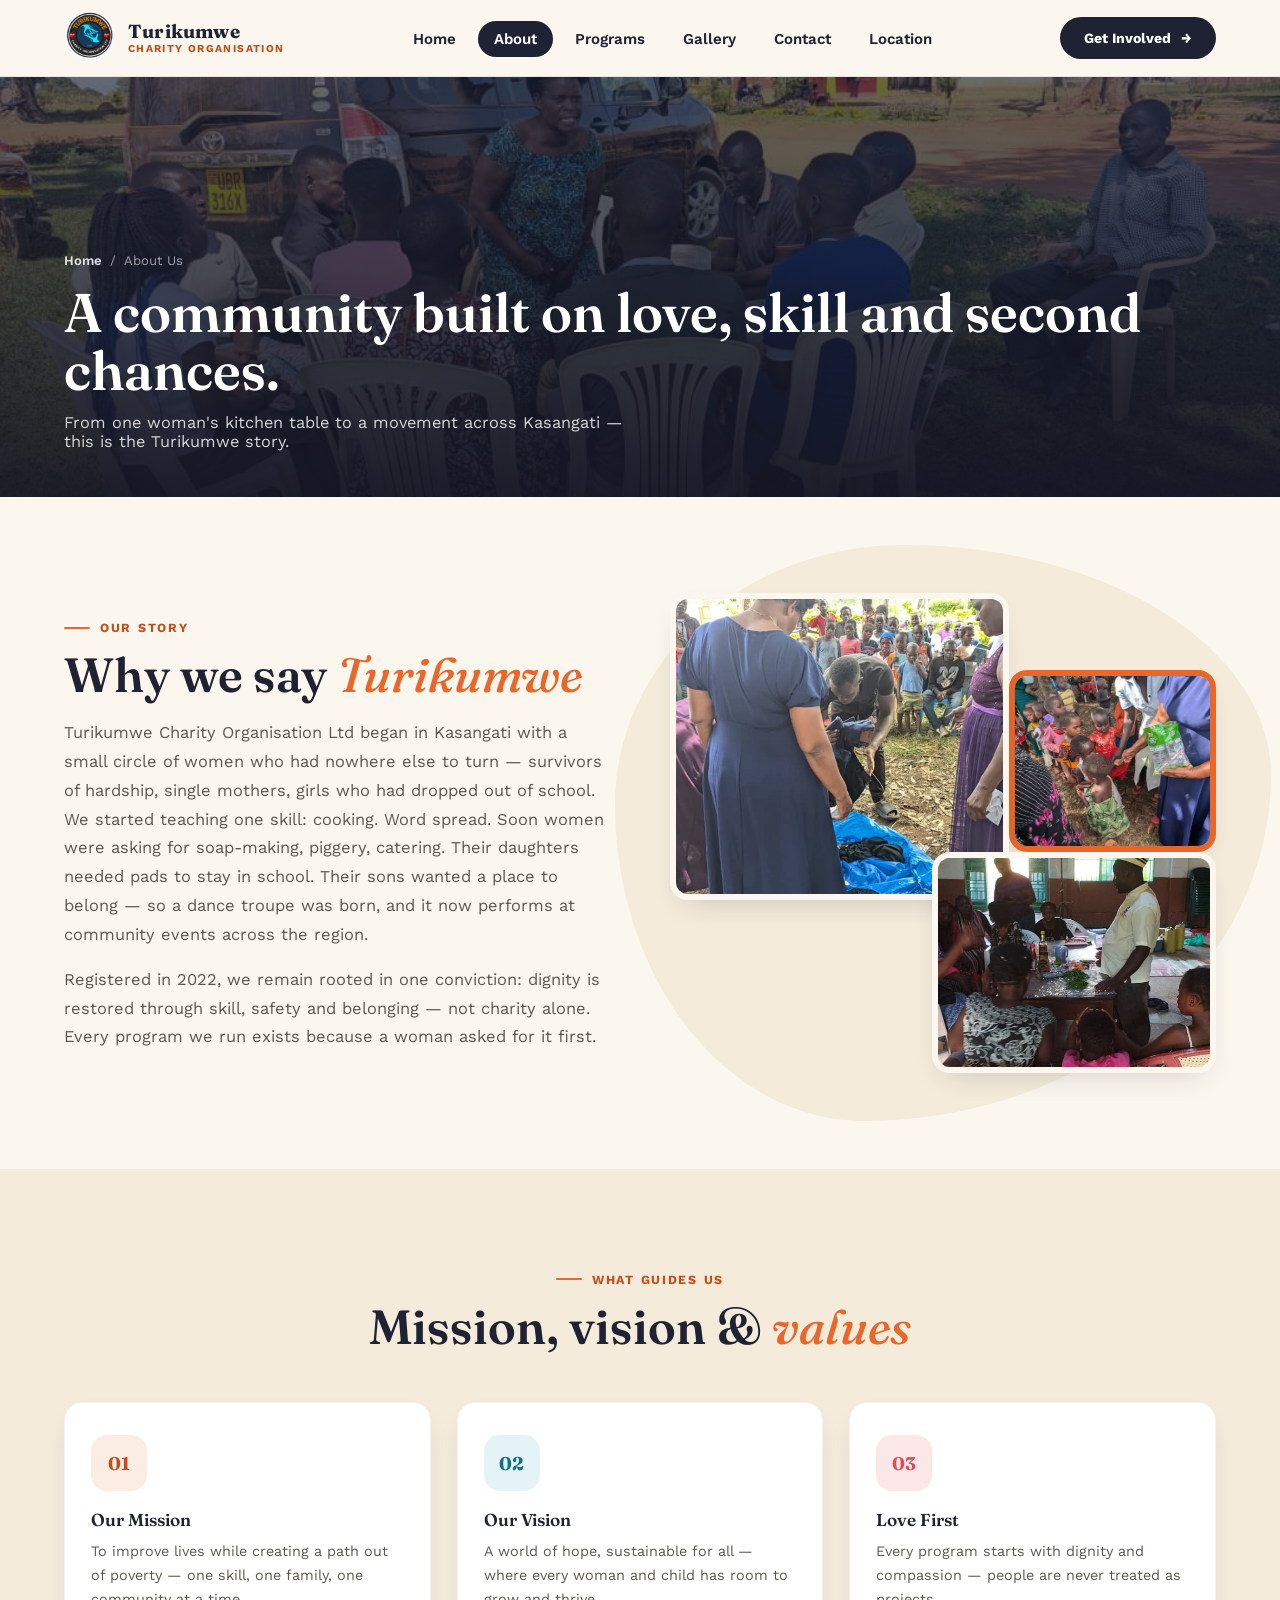
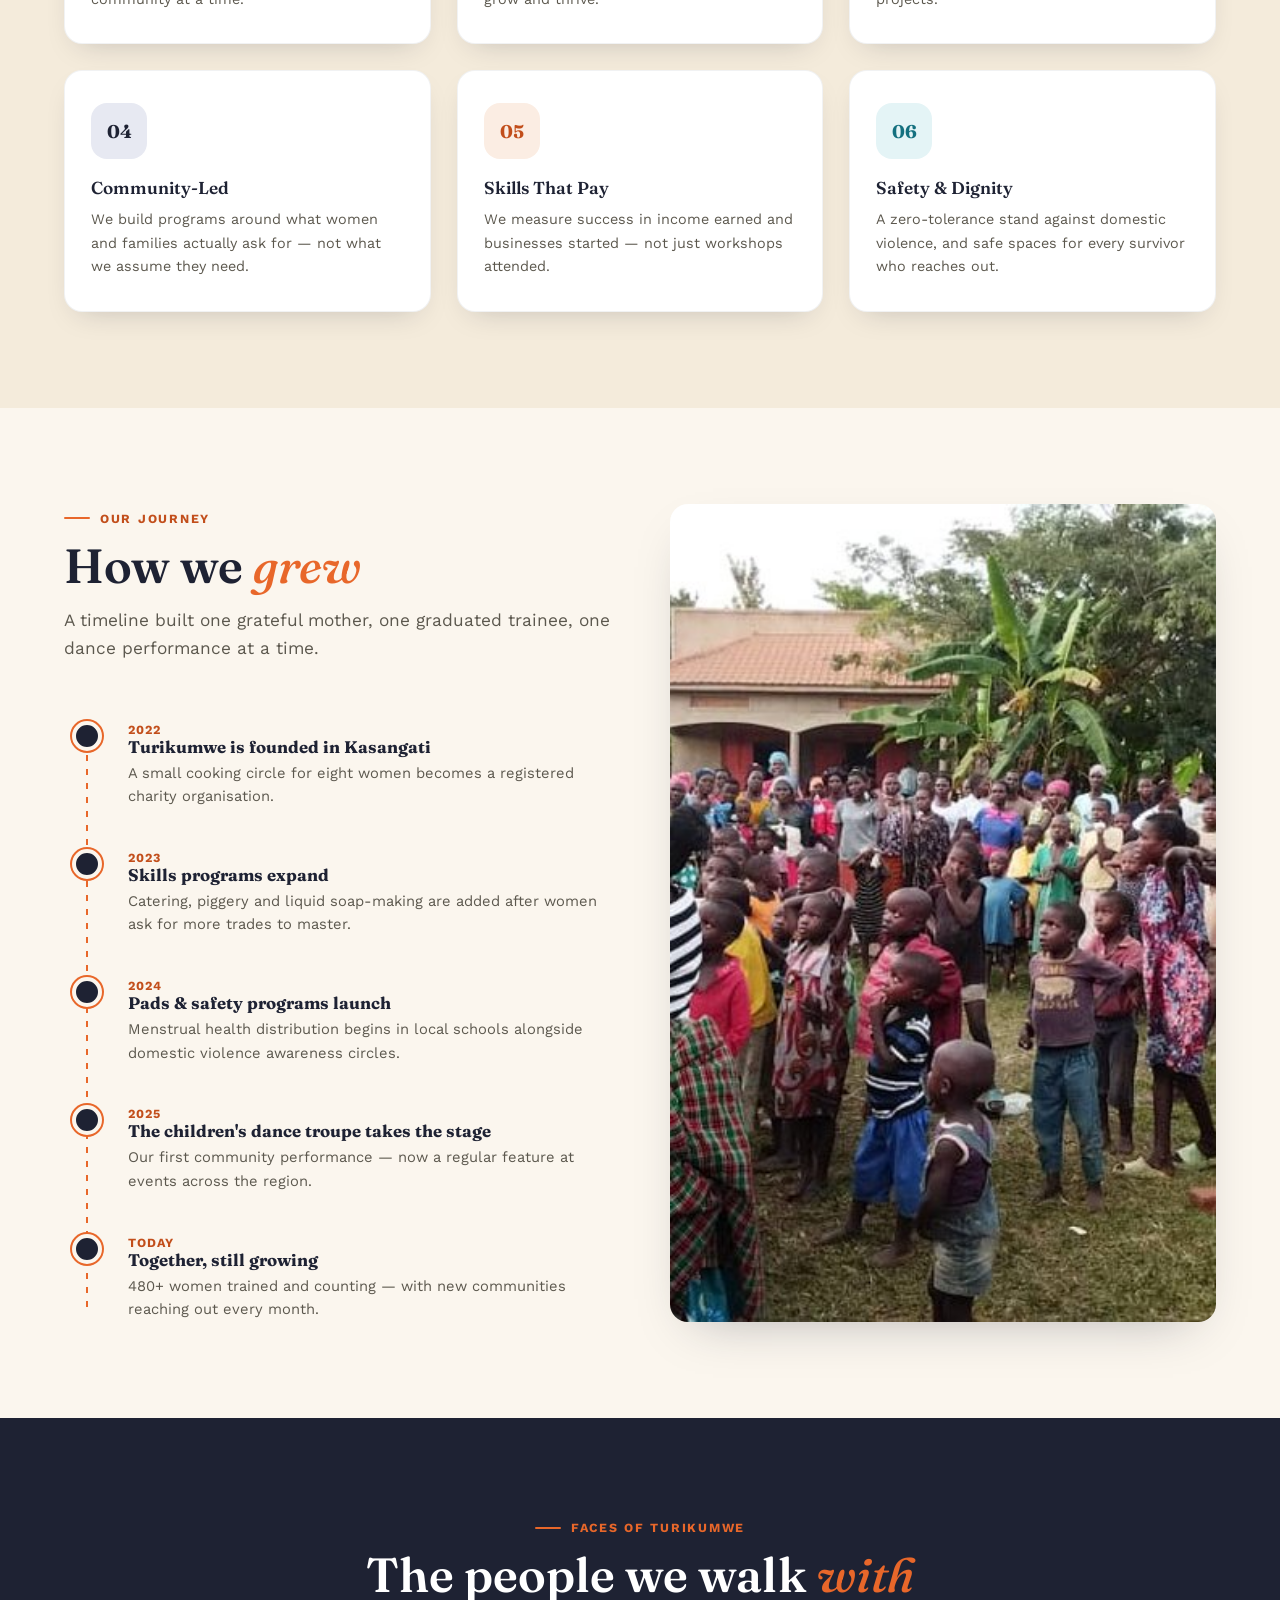
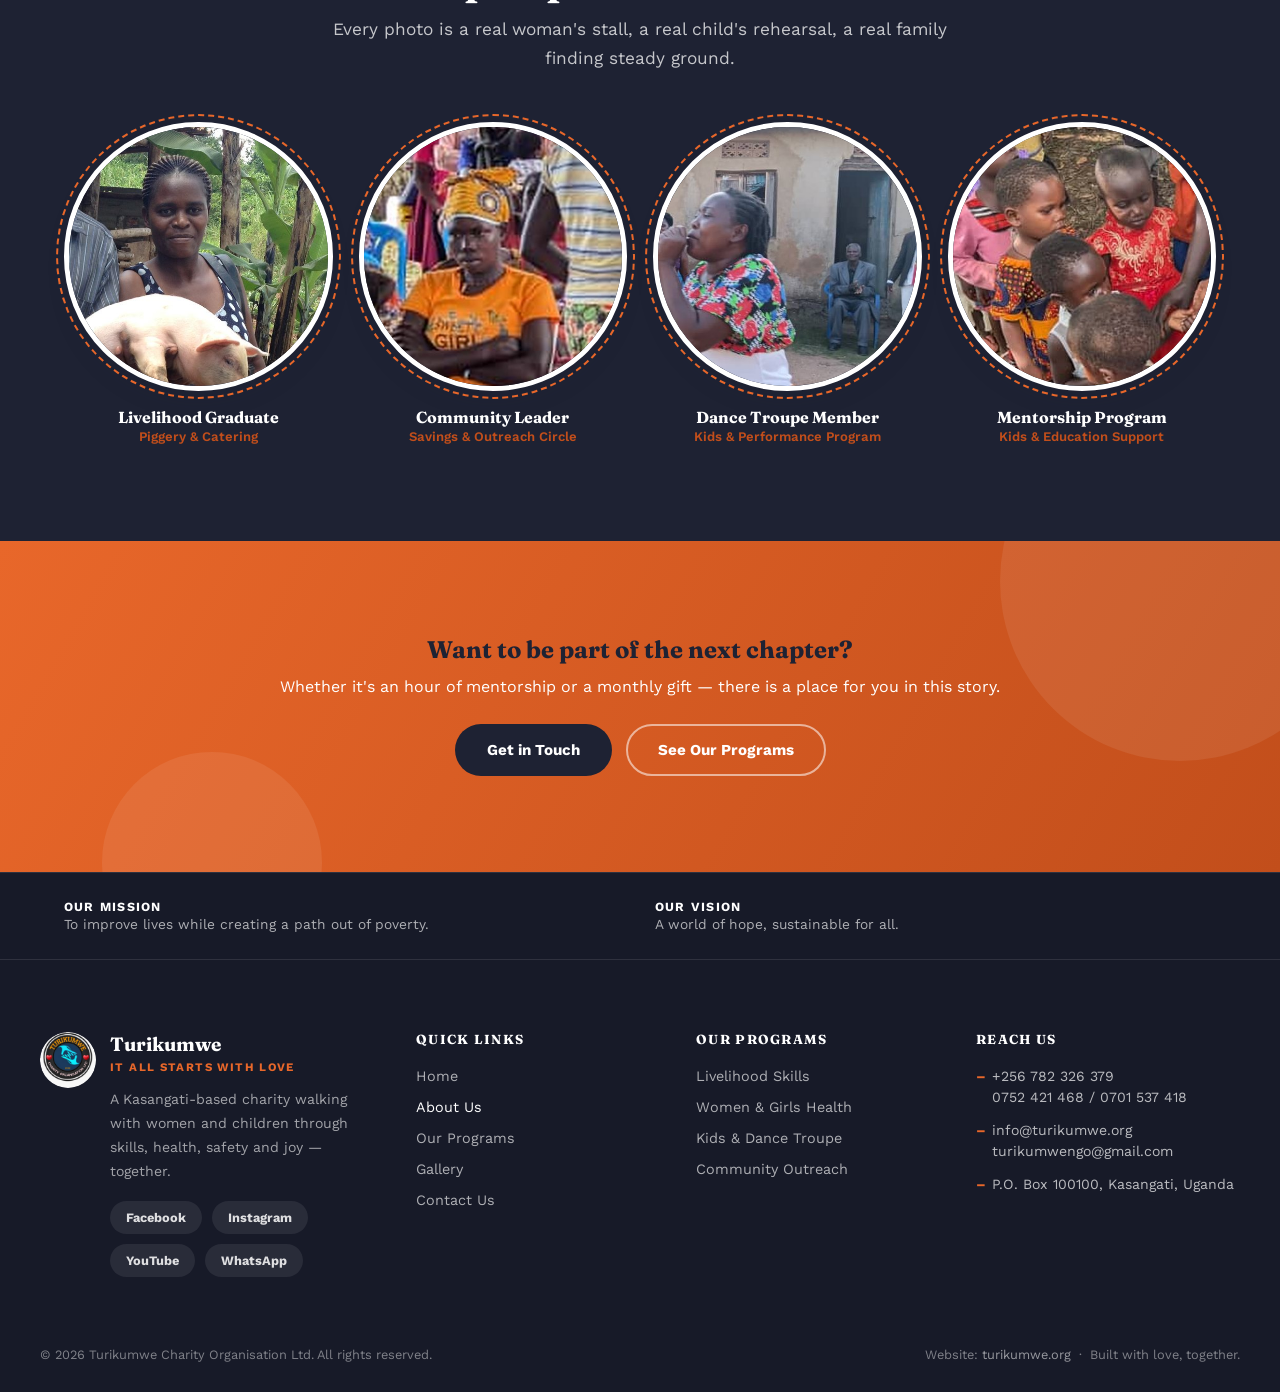
==== about.html @ 4c3f0fac "Add files via upload" ====
<!DOCTYPE html>
<html lang="en">
<head>
<meta charset="UTF-8">
<meta name="viewport" content="width=device-width, initial-scale=1.0">
<title>About Us | Turikumwe Charity Organisation</title>
<meta name="description" content="Learn the story of Turikumwe Charity Organisation — our mission, vision, values and the journey of building a community where women and children thrive together.">
<link rel="icon" href="images/logo.png">
<link rel="stylesheet" href="css/style.css">
</head>
<body>

<header class="site-header">
  <div class="header-inner">
    <a href="index.html" class="brand">
      <img src="images/logo.png" alt="Turikumwe Charity Organisation logo">
      <span class="brand-word"><b>Turikumwe</b><span>Charity Organisation</span></span>
    </a>
    <nav class="main-nav">
      <ul>
        <li><a href="index.html">Home</a></li>
        <li><a href="about.html" class="active">About</a></li>
        <li><a href="programs.html">Programs</a></li>
        <li><a href="gallery.html">Gallery</a></li>
        <li><a href="contact.html">Contact</a></li>
        <li><a href="contact.html#location">Location</a></li>
      </ul>
    </nav>
    <div class="header-actions">
      <a href="contact.html" class="btn btn-dark"><span>Get Involved</span><span class="arrow">&rarr;</span></a>
      <button class="nav-toggle" aria-label="Toggle menu"><span></span></button>
    </div>
  </div>
</header>

<section class="page-hero">
  <img src="images/site/about-hero.jpg" alt="Turikumwe outreach team meeting with community members in Kasangati">
  <div class="page-hero-inner container">
    <div class="breadcrumb"><a href="index.html">Home</a> / <span>About Us</span></div>
    <h1>A community built on love, skill and second chances.</h1>
    <p>From one woman's kitchen table to a movement across Kasangati — this is the Turikumwe story.</p>
  </div>
</section>

<!-- ============ OUR STORY ============ -->
<section class="section">
  <div class="container two-col">
    <div class="reveal">
      <span class="eyebrow">Our story</span>
      <h2 class="section-title" style="margin-top:14px;">Why we say <em>Turikumwe</em></h2>
      <p style="margin-top:18px; color:var(--ink-soft); line-height:1.75; font-size:1.03rem;">Turikumwe Charity Organisation Ltd began in Kasangati with a small circle of women who had nowhere else to turn — survivors of hardship, single mothers, girls who had dropped out of school. We started teaching one skill: cooking. Word spread. Soon women were asking for soap-making, piggery, catering. Their daughters needed pads to stay in school. Their sons wanted a place to belong — so a dance troupe was born, and it now performs at community events across the region.</p>
      <p style="margin-top:16px; color:var(--ink-soft); line-height:1.75; font-size:1.03rem;">Registered in 2022, we remain rooted in one conviction: dignity is restored through skill, safety and belonging — not charity alone. Every program we run exists because a woman asked for it first.</p>
    </div>
    <div class="collage reveal">
      <div class="collage-blob"></div>
      <img class="c1" src="images/site/about-c1.jpg" alt="Women from the Turikumwe community distributing donated items">
      <img class="c2" src="images/site/about-c2.jpg" alt="A cooking and catering skills training session">
      <img class="c3" src="images/site/about-c3.jpg" alt="Children from our community programs, gathered close together">
    </div>
  </div>
</section>


<!-- ============ MISSION / VISION / VALUES ============ -->
<section class="section" style="background:var(--cream-2);">
  <div class="container">
    <div class="center" style="max-width:620px;">
      <span class="eyebrow">What guides us</span>
      <h2 class="section-title" style="margin-top:14px;">Mission, vision & <em>values</em></h2>
    </div>
    <div class="value-grid">
      <div class="value-card reveal">
        <div class="icon icon-orange">01</div>
        <h3>Our Mission</h3>
        <p>To improve lives while creating a path out of poverty — one skill, one family, one community at a time.</p>
      </div>
      <div class="value-card reveal">
        <div class="icon icon-teal">02</div>
        <h3>Our Vision</h3>
        <p>A world of hope, sustainable for all — where every woman and child has room to grow and thrive.</p>
      </div>
      <div class="value-card reveal">
        <div class="icon icon-red">03</div>
        <h3>Love First</h3>
        <p>Every program starts with dignity and compassion — people are never treated as projects.</p>
      </div>
      <div class="value-card reveal">
        <div class="icon icon-navy">04</div>
        <h3>Community-Led</h3>
        <p>We build programs around what women and families actually ask for — not what we assume they need.</p>
      </div>
      <div class="value-card reveal">
        <div class="icon icon-orange">05</div>
        <h3>Skills That Pay</h3>
        <p>We measure success in income earned and businesses started — not just workshops attended.</p>
      </div>
      <div class="value-card reveal">
        <div class="icon icon-teal">06</div>
        <h3>Safety &amp; Dignity</h3>
        <p>A zero-tolerance stand against domestic violence, and safe spaces for every survivor who reaches out.</p>
      </div>
    </div>
  </div>
</section>

<!-- ============ TIMELINE ============ -->
<section class="section">
  <div class="container two-col">
    <div class="reveal">
      <span class="eyebrow">Our journey</span>
      <h2 class="section-title" style="margin-top:14px;">How we <em>grew</em></h2>
      <p class="section-lede">A timeline built one grateful mother, one graduated trainee, one dance performance at a time.</p>
      <div class="timeline">
        <div class="tl-item">
          <div class="tl-dot"></div>
          <span class="yr">2022</span>
          <h4>Turikumwe is founded in Kasangati</h4>
          <p>A small cooking circle for eight women becomes a registered charity organisation.</p>
        </div>
        <div class="tl-item">
          <div class="tl-dot"></div>
          <span class="yr">2023</span>
          <h4>Skills programs expand</h4>
          <p>Catering, piggery and liquid soap-making are added after women ask for more trades to master.</p>
        </div>
        <div class="tl-item">
          <div class="tl-dot"></div>
          <span class="yr">2024</span>
          <h4>Pads &amp; safety programs launch</h4>
          <p>Menstrual health distribution begins in local schools alongside domestic violence awareness circles.</p>
        </div>
        <div class="tl-item">
          <div class="tl-dot"></div>
          <span class="yr">2025</span>
          <h4>The children's dance troupe takes the stage</h4>
          <p>Our first community performance — now a regular feature at events across the region.</p>
        </div>
        <div class="tl-item">
          <div class="tl-dot"></div>
          <span class="yr">Today</span>
          <h4>Together, still growing</h4>
          <p>480+ women trained and counting — with new communities reaching out every month.</p>
        </div>
      </div>
    </div>
    <div class="reveal" style="align-self:stretch;">
      <img src="images/site/about-timeline.jpg" style="width:100%;height:100%;object-fit:cover;border-radius:var(--radius);box-shadow:var(--shadow-soft);min-height:480px;" alt="Children and families who are part of the Turikumwe community, together">
    </div>
  </div>
</section>


<!-- ============ COMMUNITY GALLERY ============ -->
<section class="section" style="background:var(--navy); position:relative; overflow:hidden;">
  <div class="container" style="position:relative;">
    <div class="center" style="max-width:620px;">
      <span class="eyebrow" style="color:var(--orange);">Faces of Turikumwe</span>
      <h2 class="section-title" style="margin-top:14px;color:#fff;">The people we walk <em>with</em></h2>
      <p class="section-lede center" style="color:rgba(255,255,255,.75);">Every photo is a real woman's stall, a real child's rehearsal, a real family finding steady ground.</p>
    </div>
    <div class="team-grid">
      <div class="team-card reveal">
        <div class="team-photo"><img src="images/site/about-team1.jpg" alt="A woman in our livelihood program"></div>
        <h4 style="color:#fff;">Livelihood Graduate</h4><span>Piggery &amp; Catering</span>
      </div>
      <div class="team-card reveal">
        <div class="team-photo"><img src="images/site/about-team2.jpg" alt="A woman celebrating with the Turikumwe community"></div>
        <h4 style="color:#fff;">Community Leader</h4><span>Savings &amp; Outreach Circle</span>
      </div>
      <div class="team-card reveal">
        <div class="team-photo"><img src="images/site/about-team3.jpg" alt="A member of our children's dance and mentorship troupe"></div>
        <h4 style="color:#fff;">Dance Troupe Member</h4><span>Kids &amp; Performance Program</span>
      </div>
      <div class="team-card reveal">
        <div class="team-photo"><img src="images/site/about-team4.jpg" alt="Children supported by Turikumwe's mentorship program"></div>
        <h4 style="color:#fff;">Mentorship Program</h4><span>Kids &amp; Education Support</span>
      </div>
    </div>
  </div>
</section>

<!-- ============ CTA ============ -->
<section class="section cta-band">
  <div class="container" style="text-align:center;">
    <h2 class="reveal">Want to be part of the next chapter?</h2>
    <p class="reveal center" style="margin:14px auto 0;">Whether it's an hour of mentorship or a monthly gift — there is a place for you in this story.</p>
    <div class="cta-actions reveal" style="justify-content:center; margin-top:28px;">
      <a href="contact.html" class="btn btn-dark">Get in Touch</a>
      <a href="programs.html" class="btn btn-outline">See Our Programs</a>
    </div>
  </div>
</section>

<footer class="site-footer" id="footer-include"></footer>
<script src="js/main.js"></script>
<script src="js/footer.js"></script>
</body>
</html>
---- css/style.css ----
/* ==========================================================================
   TURIKUMWE CHARITY ORGANISATION — Stylesheet
   Design language: "Threads of Turikumwe" — a running-stitch signature
   motif ties every section together, echoing the tailoring/soap-making
   skills we teach and the meaning of the name: "we are together".
   ========================================================================== */

@import url('https://fonts.googleapis.com/css2?family=Fraunces:ital,opsz,wght@0,9..144,400;0,9..144,500;0,9..144,600;0,9..144,700;0,9..144,900;1,9..144,500;1,9..144,600&family=Work+Sans:wght@400;500;600;700;800&display=swap');

:root{
  /* ---- brand palette, drawn from the Turikumwe letterhead ---- */
  --orange: #E8672A;
  --orange-dark: #C24E1B;
  --orange-light: #FBEDE3;
  --navy: #1E2233;
  --navy-2: #262C42;
  --navy-soft: #3A4160;
  --teal: #1C93A6;
  --teal-dark: #14707F;
  --red: #E14B57;
  --cream: #FBF6EE;
  --cream-2: #F4EBDB;
  --ink: #26241F;
  --ink-soft: #5C584E;
  --white: #FFFFFF;

  --font-display: 'Fraunces', serif;
  --font-body: 'Work Sans', sans-serif;

  --container: 1200px;
  --radius: 18px;
  --radius-sm: 10px;

  --shadow-soft: 0 20px 50px -25px rgba(30,34,51,0.35);
  --shadow-card: 0 12px 30px -15px rgba(30,34,51,0.25);
}

*,*::before,*::after{ box-sizing: border-box; }
html{ scroll-behavior: smooth; }
body{
  margin:0;
  font-family: var(--font-body);
  color: var(--ink);
  background: var(--cream);
  -webkit-font-smoothing: antialiased;
  overflow-x: hidden;
}
img{ max-width:100%; display:block; }
a{ color: inherit; text-decoration: none; }
ul{ margin:0; padding:0; list-style:none; }
h1,h2,h3,h4{ font-family: var(--font-display); margin:0; color: var(--navy); line-height:1.08; }
p{ margin:0; }
button{ font-family: inherit; cursor:pointer; }
:focus-visible{ outline: 3px solid var(--teal); outline-offset: 3px; }

.container{ max-width: var(--container); margin: 0 auto; padding: 0 24px; }
.eyebrow{
  font-family: var(--font-body); font-weight:700; letter-spacing:.14em; text-transform:uppercase;
  font-size:.78rem; color: var(--orange-dark);
  display:inline-flex; align-items:center; gap:10px;
}
.eyebrow::before{ content:""; width:26px; height:2px; background: var(--orange); display:inline-block; border-radius:2px; }

.section{ padding: 96px 0; position:relative; }
.section-tight{ padding: 64px 0; }
.section-title{ font-size: clamp(2rem, 4vw, 3rem); font-weight:600; }
.section-title em{ font-style:italic; color: var(--orange); font-weight:500; }
.section-lede{ font-size:1.08rem; color: var(--ink-soft); max-width: 640px; line-height:1.65; margin-top:14px; }
.center{ text-align:center; margin-left:auto; margin-right:auto; }

.btn{
  display:inline-flex; align-items:center; justify-content:center; gap:10px;
  font-weight:700; font-size:.95rem; padding: 15px 30px; border-radius: 999px;
  border: 2px solid transparent; transition: transform .25s ease, box-shadow .25s ease, background .25s ease, color .25s ease;
  white-space: nowrap;
}
.btn .arrow{ display:inline-block; transition: transform .25s ease; }
.btn:hover .arrow{ transform: translateX(4px); }
.btn-primary{ background: var(--orange); color:#fff; box-shadow: 0 14px 30px -12px rgba(232,103,42,.65); }
.btn-primary:hover{ background: var(--orange-dark); transform: translateY(-2px); }
.btn-outline{ border-color: rgba(255,255,255,.55); color:#fff; }
.btn-outline:hover{ background: rgba(255,255,255,.14); transform: translateY(-2px); }
.btn-dark{ background: var(--navy); color:#fff; }
.btn-dark:hover{ background:#0f1220; transform: translateY(-2px); }
.btn-teal{ background: var(--teal); color:#fff; box-shadow: 0 14px 30px -12px rgba(28,147,166,.6); }
.btn-teal:hover{ background: var(--teal-dark); transform: translateY(-2px); }
.btn-ghost-navy{ border-color: var(--navy); color: var(--navy); }
.btn-ghost-navy:hover{ background: var(--navy); color:#fff; }

/* ---------------------------------- HEADER ---------------------------------- */
.site-header{
  position: sticky; top:0; z-index: 1000;
  background: rgba(251,246,238,.88);
  backdrop-filter: blur(14px) saturate(140%);
  border-bottom: 1px solid rgba(30,34,51,.08);
  transition: box-shadow .3s ease;
}
.site-header.scrolled{ box-shadow: 0 8px 30px -20px rgba(0,0,0,.4); }
.header-inner{ display:flex; align-items:center; justify-content:space-between; padding: 12px 24px; max-width: var(--container); margin:0 auto; gap:18px; }
.brand{ display:flex; align-items:center; gap:12px; flex-shrink:0; }
.brand img{ width:52px; height:52px; border-radius:50%; }
.brand-word{ display:flex; flex-direction:column; line-height:1.05; }
.brand-word b{ font-family: var(--font-display); font-weight:700; font-size:1.18rem; color: var(--navy); letter-spacing:.01em; }
.brand-word span{ font-size:.66rem; letter-spacing:.13em; text-transform:uppercase; color: var(--orange-dark); font-weight:700; margin-top:2px; }

.main-nav ul{ display:flex; align-items:center; gap:6px; }
.main-nav a{
  font-weight:600; font-size:.94rem; padding:9px 16px; border-radius:999px; color: var(--navy);
  transition: background .2s ease, color .2s ease;
  position:relative;
}
.main-nav a:hover{ background: var(--orange-light); color: var(--orange-dark); }
.main-nav a.active{ background: var(--navy); color:#fff; }

.header-actions{ display:flex; align-items:center; gap:12px; }
.header-actions .btn{ padding:11px 22px; font-size:.88rem; }
.nav-toggle{
  display:none; width:46px; height:46px; border-radius:50%; border:1.5px solid rgba(30,34,51,.18);
  background:#fff; align-items:center; justify-content:center; flex-shrink:0;
}
.nav-toggle span, .nav-toggle span::before, .nav-toggle span::after{
  content:""; display:block; width:20px; height:2px; background: var(--navy); border-radius:2px; position:relative; transition: all .25s ease;
}
.nav-toggle span::before{ position:absolute; top:-6px; }
.nav-toggle span::after{ position:absolute; top:6px; }
.nav-toggle.open span{ background: transparent; }
.nav-toggle.open span::before{ top:0; transform: rotate(45deg); }
.nav-toggle.open span::after{ top:0; transform: rotate(-45deg); }

/* (decorative stitch divider removed) */

/* ---------------------------------- HERO CAROUSEL ---------------------------------- */
.hero{ position:relative; height: min(92vh, 820px); min-height:560px; overflow:hidden; background: var(--navy); }
.hero-slides{ position:absolute; inset:0; }
.hero-slide{
  position:absolute; inset:0; opacity:0; transition: opacity 1.4s ease;
  background-size: cover; background-position: center;
}
.hero-slide.is-active{ opacity:1; }
.hero-slide::after{
  content:""; position:absolute; inset:0;
  background:
    linear-gradient(90deg, rgba(20,22,35,.86) 8%, rgba(20,22,35,.55) 42%, rgba(20,22,35,.22) 75%),
    linear-gradient(0deg, rgba(15,17,28,.75), rgba(15,17,28,0) 46%);
}
.hero-content{ position:relative; z-index:5; height:100%; display:flex; align-items:center; }
.hero-inner{ max-width: 680px; padding-top: 30px; }
.hero-tag{
  display:inline-flex; align-items:center; gap:9px; background: rgba(255,255,255,.12); border:1px solid rgba(255,255,255,.28);
  color:#fff; padding:8px 16px 8px 10px; border-radius:999px; font-size:.78rem; font-weight:700; letter-spacing:.06em; text-transform:uppercase;
  backdrop-filter: blur(6px); margin-bottom:22px;
}
.hero-tag .dot{ width:9px; height:9px; border-radius:50%; background: var(--orange); box-shadow:0 0 0 4px rgba(232,103,42,.3); }
.hero h1{
  color:#fff; font-size: clamp(2.5rem, 5.6vw, 4.2rem); font-weight:600; letter-spacing:-.01em;
}
.hero h1 em{ font-style: italic; color: var(--orange); font-weight:500; }
.hero p.sub{ color: rgba(255,255,255,.86); font-size:1.14rem; max-width:520px; margin-top:20px; line-height:1.65; }
.hero-cta{ display:flex; flex-wrap:wrap; gap:14px; margin-top:34px; }

.hero-controls{ position:absolute; z-index:6; bottom:34px; left:0; right:0; display:flex; justify-content:center; gap:10px; }
.hero-dot{ width:34px; height:5px; border-radius:99px; background: rgba(255,255,255,.32); border:none; padding:0; cursor:pointer; transition:.3s; }
.hero-dot.is-active{ background: var(--orange); width:50px; }

.hero-scroll{
  position:absolute; z-index:6; right:28px; bottom:36px; display:flex; flex-direction:column; align-items:center; gap:8px;
  color: rgba(255,255,255,.75); font-size:.68rem; letter-spacing:.16em; text-transform:uppercase; writing-mode:vertical-rl;
}
.hero-scroll .line{ width:1px; height:46px; background: linear-gradient(rgba(255,255,255,.9), rgba(255,255,255,0)); writing-mode:horizontal-tb; }

/* ---------------------------------- STAT STRIP ---------------------------------- */
.stat-strip{ background: var(--navy); position:relative; overflow:hidden; }
.stat-strip::before{
  content:""; position:absolute; inset:0; opacity:.5;
  background-image: radial-gradient(circle at 15% 30%, rgba(232,103,42,.18), transparent 40%), radial-gradient(circle at 85% 70%, rgba(28,147,166,.18), transparent 42%);
}
.stat-grid{ position:relative; display:grid; grid-template-columns: repeat(4,1fr); gap:0; padding: 56px 0; }
.stat{ text-align:center; padding:0 20px; border-left: 1px solid rgba(255,255,255,.12); }
.stat:first-child{ border-left:none; }
.stat b{ display:block; font-family: var(--font-display); font-size: clamp(2rem,4vw,2.9rem); color:#fff; font-weight:700; }
.stat b .plus{ color: var(--orange); }
.stat span{ display:block; color: rgba(255,255,255,.68); font-size:.86rem; margin-top:8px; letter-spacing:.03em; }

/* ---------------------------------- STORY / COLLAGE ---------------------------------- */
.story-grid{ display:grid; grid-template-columns: 1fr 1fr; gap:64px; align-items:center; }
.story-text h2{ margin-top:14px; }
.story-text p{ margin-top:20px; color: var(--ink-soft); line-height:1.75; font-size:1.03rem; }
.story-list{ margin-top:26px; display:flex; flex-direction:column; gap:14px; }
.story-list li{ position:relative; padding-left:26px; font-weight:600; color: var(--navy); font-size:.98rem; }
.story-list li::before{ content:""; position:absolute; left:0; top:7px; width:11px; height:11px; border-radius:3px; background: var(--orange); transform: rotate(45deg); }

.collage{ position:relative; height: 480px; }
.collage img{ position:absolute; object-fit:cover; border-radius: var(--radius); box-shadow: var(--shadow-card); border: 6px solid var(--cream); }
.collage .c1{ width:62%; height:64%; top:0; left:0; z-index:2; }
.collage .c2{ width:52%; height:46%; bottom:0; right:0; z-index:3; }
.collage .c3{ width:38%; height:38%; top:16%; right:0; z-index:1; border-color: var(--orange); }
.collage-blob{ position:absolute; width:120%; height:120%; top:-10%; left:-10%; background: var(--cream-2); border-radius: 44% 56% 62% 38% / 45% 40% 60% 55%; z-index:0; }

/* ---------------------------------- PROGRAM CARDS ---------------------------------- */
.program-grid{ display:grid; grid-template-columns: repeat(4,1fr); gap:26px; margin-top:56px; }
.program-card{
  background:#fff; border-radius: var(--radius); overflow:hidden; box-shadow: var(--shadow-card);
  display:flex; flex-direction:column; transition: transform .35s ease, box-shadow .35s ease;
  border:1px solid rgba(30,34,51,.06);
}
.program-card:hover{ transform: translateY(-8px); box-shadow: 0 30px 50px -22px rgba(30,34,51,.35); }
.program-media{ height:170px; position:relative; overflow:hidden; }
.program-media img{ width:100%; height:100%; object-fit:cover; transition: transform .6s ease; }
.program-card:hover .program-media img{ transform: scale(1.08); }
.program-media .tag{
  position:absolute; top:14px; left:14px; background: rgba(20,22,35,.72); color:#fff; font-size:.7rem; font-weight:700;
  letter-spacing:.06em; text-transform:uppercase; padding:6px 12px; border-radius:999px; backdrop-filter: blur(4px);
}
.program-body{ padding: 24px 22px 26px; flex:1; display:flex; flex-direction:column; }
.program-body h3{ font-size:1.18rem; font-weight:600; }
.program-body p{ color: var(--ink-soft); font-size:.9rem; margin-top:10px; line-height:1.6; flex:1; }
.program-body a{ margin-top:16px; font-weight:700; font-size:.85rem; color: var(--orange-dark); display:inline-flex; align-items:center; }
.program-body a::after{ content:"\2192"; margin-left:6px; transition: transform .2s ease; display:inline-block; }
.program-body a:hover::after{ transform: translateX(4px); }

/* ---------------------------------- VIDEO / SOCIAL ---------------------------------- */
.media-section{ background: var(--cream-2); }
.video-wrap{ position:relative; border-radius: var(--radius); overflow:hidden; box-shadow: var(--shadow-soft); aspect-ratio: 16/9; background:#000; }
.video-wrap iframe{ width:100%; height:100%; border:0; }
.social-row{ display:flex; flex-wrap:wrap; gap:14px; margin-top:34px; }
.social-chip{
  display:flex; align-items:center; gap:10px; background:#fff; padding:12px 20px; border-radius:999px;
  font-weight:700; font-size:.88rem; border:1px solid rgba(30,34,51,.1); box-shadow: 0 8px 20px -14px rgba(30,34,51,.3);
  transition: transform .2s ease, border-color .2s ease;
}
.social-chip:hover{ transform: translateY(-3px); border-color: var(--orange); }
.social-chip .dot{ width:9px; height:9px; border-radius:50%; flex-shrink:0; }
.social-chip.fb .dot{ background:#1877F2; } .social-chip.ig .dot{ background:#C13584; } .social-chip.yt .dot{ background:#FF0000; } .social-chip.tt .dot{ background:#111; } .social-chip.wa .dot{ background:#25D366; }

/* ---------------------------------- TESTIMONIAL ---------------------------------- */
.testi{
  background: var(--navy); color:#fff; position:relative; overflow:hidden;
}
.testi::before{ content:""; position:absolute; inset:0; background: radial-gradient(circle at 80% 20%, rgba(28,147,166,.28), transparent 45%); }
.testi-grid{ position:relative; display:grid; grid-template-columns: .8fr 1.2fr; gap:60px; align-items:center; }
.testi-photo{ position:relative; border-radius: var(--radius); overflow:hidden; aspect-ratio: 4/5; box-shadow: var(--shadow-soft); }
.testi-photo img{ width:100%; height:100%; object-fit:cover; }
.testi-quote .quote-mark{ font-family: var(--font-display); font-size:3.6rem; line-height:1; color: var(--orange); font-weight:700; display:block; }
.testi-quote p{ font-family: var(--font-display); font-style:italic; font-weight:500; font-size: clamp(1.3rem,2.6vw,1.8rem); line-height:1.5; margin-top:18px; color:#fff; }
.testi-name{ margin-top:26px; display:flex; align-items:center; gap:14px; }
.testi-name b{ display:block; font-size:1rem; }
.testi-name span{ display:block; color: rgba(255,255,255,.6); font-size:.85rem; margin-top:2px; }
.testi-name .avatar-ring{ width:52px; height:52px; border-radius:50%; border:2px dashed var(--orange); padding:3px; }
.testi-name .avatar-ring img{ width:100%; height:100%; border-radius:50%; object-fit:cover; }

/* ---------------------------------- DONATE / CTA BAND ---------------------------------- */
.cta-band{ background: linear-gradient(120deg, var(--orange) 0%, var(--orange-dark) 100%); color:#fff; position:relative; overflow:hidden; }
.cta-band::before, .cta-band::after{
  content:""; position:absolute; border-radius:50%; background: rgba(255,255,255,.08);
}
.cta-band::before{ width:360px; height:360px; top:-140px; right:-80px; }
.cta-band::after{ width:220px; height:220px; bottom:-100px; left:8%; }
.cta-grid{ position:relative; display:grid; grid-template-columns: 1.2fr .8fr; gap:50px; align-items:center; }
.cta-grid h2{ color:#fff; font-size: clamp(1.9rem,3.6vw,2.6rem); }
.cta-grid p{ color: rgba(255,255,255,.92); margin-top:14px; font-size:1.02rem; max-width:480px; line-height:1.6; }
.cta-ways{ display:flex; flex-direction:column; gap:12px; }
.cta-way{ display:flex; gap:14px; align-items:flex-start; background: rgba(255,255,255,.14); padding:16px 18px; border-radius: var(--radius-sm); border:1px solid rgba(255,255,255,.25); }
.cta-way .num{
  flex-shrink:0; width:30px; height:30px; border-radius:50%; background: rgba(255,255,255,.22); border:1.5px solid rgba(255,255,255,.5);
  display:flex; align-items:center; justify-content:center; font-family: var(--font-display); font-weight:700; font-size:.85rem;
}
.cta-way b{ display:block; font-size:.95rem; } .cta-way span{ font-size:.82rem; color: rgba(255,255,255,.85); }
.cta-actions{ margin-top:30px; display:flex; gap:14px; flex-wrap:wrap; }

/* ---------------------------------- FOOTER (constant across all pages) ---------------------------------- */
.site-footer{ background: #171A28; color: rgba(255,255,255,.78); position:relative; }
.footer-top{ display:grid; grid-template-columns: 1.4fr 1fr 1fr 1.1fr; gap:40px; padding: 72px 0 48px; }
.footer-brand{ display:flex; gap:14px; }
.footer-brand img{ width:56px; height:56px; border-radius:50%; flex-shrink:0; }
.footer-brand b{ font-family: var(--font-display); color:#fff; font-size:1.2rem; display:block; }
.footer-brand .tagline{ color: var(--orange); font-size:.72rem; letter-spacing:.12em; text-transform:uppercase; font-weight:700; margin-top:4px; display:block; }
.footer-brand p{ margin-top:14px; font-size:.88rem; line-height:1.7; color: rgba(255,255,255,.6); max-width:280px; }
.footer-social{ display:flex; flex-wrap:wrap; gap:10px; margin-top:18px; }
.footer-social a{
  padding:9px 16px; border-radius:999px; background: rgba(255,255,255,.08); font-size:.8rem; font-weight:700;
  color: rgba(255,255,255,.85); transition:.2s;
}
.footer-social a:hover{ background: var(--orange); color:#fff; }

.footer-col h4{ color:#fff; font-size:.82rem; letter-spacing:.1em; text-transform:uppercase; font-weight:700; margin-bottom:20px; }
.footer-col ul{ display:flex; flex-direction:column; gap:12px; }
.footer-col a{ font-size:.9rem; color: rgba(255,255,255,.65); transition:.2s; }
.footer-col a:hover{ color: var(--orange); }
.footer-contact li{ font-size:.88rem; color: rgba(255,255,255,.7); line-height:1.5; padding-left:16px; position:relative; }
.footer-contact li::before{ content:"\2013"; position:absolute; left:0; color: var(--orange); font-weight:700; }

.footer-mv{ border-top:1px solid rgba(255,255,255,.1); border-bottom:1px solid rgba(255,255,255,.1); padding: 26px 0; }
.footer-mv-inner{ display:grid; grid-template-columns:1fr 1fr; gap:30px; }
.footer-mv-item{ display:flex; gap:14px; align-items:flex-start; }
.footer-mv-item b{ display:block; color:#fff; font-size:.78rem; letter-spacing:.1em; text-transform:uppercase; }
.footer-mv-item span{ font-size:.86rem; color: rgba(255,255,255,.65); }

.footer-bottom{ padding:22px 0 30px; display:flex; justify-content:space-between; align-items:center; flex-wrap:wrap; gap:12px; font-size:.8rem; color: rgba(255,255,255,.45); }
.footer-bottom a{ color: rgba(255,255,255,.55); }

/* ---------------------------------- PAGE HERO (inner pages) ---------------------------------- */
.page-hero{ position:relative; height: 420px; display:flex; align-items:flex-end; overflow:hidden; background: var(--navy); }
.page-hero img{ position:absolute; inset:0; width:100%; height:100%; object-fit:cover; object-position: center 28%; opacity:.55; }
.page-hero::after{ content:""; position:absolute; inset:0; background: linear-gradient(180deg, rgba(20,22,35,.35), rgba(20,22,35,.92)); }
.page-hero-inner{ position:relative; z-index:2; padding-bottom: 46px; width:100%; }
.breadcrumb{ display:flex; gap:8px; align-items:center; color: rgba(255,255,255,.6); font-size:.82rem; margin-bottom:16px; }
.breadcrumb a{ color: rgba(255,255,255,.85); font-weight:600; }
.page-hero h1{ color:#fff; font-size: clamp(2.2rem,4.6vw,3.4rem); font-weight:600; }
.page-hero p{ color: rgba(255,255,255,.82); margin-top:12px; max-width:560px; font-size:1.02rem; }

/* generic two-col */
.two-col{ display:grid; grid-template-columns:1fr 1fr; gap:60px; align-items:center; }

/* ---------------------------------- VALUE / ICON CARDS ---------------------------------- */
.value-grid{ display:grid; grid-template-columns: repeat(3,1fr); gap:26px; margin-top:50px; }
.value-card{ background:#fff; padding:32px 26px; border-radius: var(--radius); box-shadow: var(--shadow-card); border:1px solid rgba(30,34,51,.06); }
.value-card .icon{ width:56px; height:56px; border-radius:16px; display:flex; align-items:center; justify-content:center; margin-bottom:20px; font-family: var(--font-display); font-weight:700; font-size:1.15rem; }
.value-card h3{ font-size:1.08rem; font-weight:600; }
.value-card p{ margin-top:10px; color: var(--ink-soft); font-size:.9rem; line-height:1.65; }
.icon-orange{ background: var(--orange-light); color: var(--orange-dark); }
.icon-teal{ background: #E4F4F6; color: var(--teal-dark); }
.icon-navy{ background: #E7E9F2; color: var(--navy); }
.icon-red{ background: #FBE7E8; color: var(--red); }

/* timeline */
.timeline{ margin-top:56px; position:relative; }
.timeline::before{ content:""; position:absolute; left:22px; top:8px; bottom:8px; width:2px; background: repeating-linear-gradient(180deg, var(--orange) 0 6px, transparent 6px 14px); }
.tl-item{ position:relative; padding-left:64px; margin-bottom:38px; }
.tl-item:last-child{ margin-bottom:0; }
.tl-dot{ position:absolute; left:8px; top:2px; width:30px; height:30px; border-radius:50%; background: var(--navy); border:4px solid var(--cream); box-shadow:0 0 0 2px var(--orange); }
.tl-item h4{ font-size:1.05rem; font-weight:700; color:var(--navy); }
.tl-item .yr{ color: var(--orange-dark); font-weight:700; font-size:.78rem; letter-spacing:.08em; text-transform:uppercase; }
.tl-item p{ margin-top:6px; color: var(--ink-soft); font-size:.92rem; line-height:1.6; max-width:560px; }

/* team */
.team-grid{ display:grid; grid-template-columns: repeat(4,1fr); gap:26px; margin-top:50px; }
.team-card{ text-align:center; }
.team-photo{ aspect-ratio:1; border-radius:50%; overflow:hidden; box-shadow: var(--shadow-card); border:5px solid #fff; outline: 2px dashed var(--orange); outline-offset:6px; margin-bottom:18px; }
.team-photo img{ width:100%; height:100%; object-fit:cover; }
.team-card h4{ font-size:1rem; font-weight:700; }
.team-card span{ font-size:.82rem; color: var(--orange-dark); font-weight:600; }

/* programs page deep sections */
.deep-program{ display:grid; grid-template-columns: 1fr 1fr; gap:64px; align-items:center; padding: 80px 0; }
.deep-program.reverse .deep-media{ order:2; }
.deep-program.reverse .deep-text{ order:1; }
.deep-media{ position:relative; }
.deep-media img{ border-radius: var(--radius); box-shadow: var(--shadow-soft); width:100%; aspect-ratio: 4/3.2; object-fit:cover; }
.deep-media .badge-float{
  position:absolute; bottom:-24px; left:-24px; background:#fff; padding:16px 22px 16px 18px; border-radius: var(--radius-sm);
  box-shadow: var(--shadow-card); border-left:4px solid var(--orange);
}
.deep-media .badge-float b{ display:block; font-family:var(--font-display); font-size:1.3rem; }
.deep-media .badge-float span{ font-size:.72rem; color:var(--ink-soft); }
.deep-text .eyebrow{ margin-bottom:16px; }
.deep-text h2{ font-size: clamp(1.7rem,3vw,2.3rem); }
.deep-text > p{ margin-top:16px; color: var(--ink-soft); line-height:1.7; }
.mini-list{ margin-top:24px; display:grid; grid-template-columns:1fr 1fr; gap:14px; }
.mini-list li{ position:relative; font-size:.9rem; font-weight:600; color: var(--navy); background:#fff; padding:12px 14px 12px 30px; border-radius:10px; border:1px solid rgba(30,34,51,.07); }
.mini-list li::before{ content:""; position:absolute; left:13px; top:50%; margin-top:-4px; width:8px; height:8px; border-radius:50%; background: var(--teal-dark); }

.subprogram-strip{ background:#fff; }
.chip-row{ display:flex; flex-wrap:wrap; gap:12px; margin-top: 30px;}
.filter-chip{ padding:10px 20px; border-radius:999px; border:1.5px solid rgba(30,34,51,.14); font-weight:600; font-size:.86rem; background:#fff; }
.filter-chip.active{ background: var(--navy); color:#fff; border-color: var(--navy); }

/* contact page */
.contact-grid{ display:grid; grid-template-columns: .9fr 1.1fr; gap:56px; }
.contact-card{ background:#fff; border-radius: var(--radius); box-shadow: var(--shadow-card); padding: 34px; border:1px solid rgba(30,34,51,.06); }
.info-line{ padding:18px 0; border-bottom:1px dashed rgba(30,34,51,.14); border-left:3px solid var(--orange); padding-left:16px; }
.info-line:last-child{ border-bottom:none; }
.info-line b{ display:block; color:var(--navy); text-transform:uppercase; letter-spacing:.06em; font-size:.76rem; }
.info-line span, .info-line a{ display:block; font-size:.88rem; color: var(--ink-soft); margin-top:2px; }
.info-line a:hover{ color: var(--orange-dark); }

.form-field{ margin-bottom:18px; }
.form-field label{ display:block; font-size:.84rem; font-weight:700; color: var(--navy); margin-bottom:8px; }
.form-field input, .form-field textarea, .form-field select{
  width:100%; padding: 13px 16px; border-radius: 10px; border:1.5px solid rgba(30,34,51,.15);
  font-family:inherit; font-size:.94rem; background: var(--cream); transition: border-color .2s ease, background .2s ease;
}
.form-field input:focus, .form-field textarea:focus, .form-field select:focus{ border-color: var(--orange); background:#fff; }
.form-row{ display:grid; grid-template-columns:1fr 1fr; gap:16px; }
.form-note{ font-size:.8rem; color: var(--ink-soft); margin-top:6px; }
#formStatus{ margin-top:14px; font-weight:700; font-size:.9rem; }

.map-wrap{ border-radius: var(--radius); overflow:hidden; box-shadow: var(--shadow-card); margin-top:20px; aspect-ratio: 16/8; }
.map-wrap iframe{ width:100%; height:100%; border:0; }

.hours-list{ display:flex; flex-direction:column; gap:10px; margin-top:16px; }
.hours-list li{ display:flex; justify-content:space-between; font-size:.88rem; padding:8px 0; border-bottom:1px solid rgba(30,34,51,.07); }
.hours-list b{ color:var(--navy); }

/* FAQ / accordion (contact) */
.faq-item{ border-bottom:1px solid rgba(30,34,51,.1); padding:20px 0; }
.faq-q{ display:flex; justify-content:space-between; align-items:center; cursor:pointer; font-weight:700; color: var(--navy); font-size:.98rem; }
.faq-q .faq-toggle{ font-family: var(--font-display); font-size:1.4rem; font-weight:400; line-height:1; color: var(--orange); transition: transform .3s ease; flex-shrink:0; }
.faq-item.open .faq-q .faq-toggle{ transform: rotate(45deg); }
.faq-a{ max-height:0; overflow:hidden; transition: max-height .35s ease; }
.faq-item.open .faq-a{ max-height:200px; }
.faq-a p{ padding-top:14px; color: var(--ink-soft); font-size:.9rem; line-height:1.65; }

/* ---------------------------------- GALLERY ---------------------------------- */
.gallery-nav{ display:flex; flex-wrap:wrap; gap:12px; margin-top:36px; }
.gallery-set{ margin-top:56px; }
.gallery-set:first-child{ margin-top:0; }
.gallery-set h3{ font-size:1.3rem; font-weight:600; color: var(--navy); }
.gallery-set .count{ color: var(--ink-soft); font-size:.85rem; font-weight:500; margin-left:10px; }
.gallery-grid{
  display:grid; grid-template-columns: repeat(4, 1fr); gap:18px; margin-top:24px;
}
.gallery-item{ position:relative; border-radius: var(--radius-sm); overflow:hidden; box-shadow: var(--shadow-card); background: var(--cream-2); cursor:pointer; }
.gallery-item img{ width:100%; aspect-ratio: 4/3; object-fit:cover; display:block; transition: transform .5s ease; }
.gallery-item:hover img{ transform: scale(1.06); }
.gallery-item .cap{
  position:absolute; left:0; right:0; bottom:0; padding:10px 12px 9px; font-size:.76rem; font-weight:600; color:#fff;
  background: linear-gradient(0deg, rgba(15,17,28,.82), rgba(15,17,28,0));
}

/* ---------------------------------- LIGHTBOX ---------------------------------- */
.lightbox{
  position:fixed; inset:0; z-index:200; background: rgba(12,13,20,.94);
  display:flex; align-items:center; justify-content:center; flex-direction:column;
  opacity:0; visibility:hidden; transition: opacity .25s ease;
  padding: 60px 20px;
}
.lightbox.is-open{ opacity:1; visibility:visible; }
.lightbox img{ max-width:min(1100px,92vw); max-height:76vh; object-fit:contain; border-radius:10px; box-shadow:0 30px 60px rgba(0,0,0,.5); }
.lightbox-cap{ color:#fff; font-size:.92rem; margin-top:16px; opacity:.85; text-align:center; }
.lightbox-close{
  position:absolute; top:22px; right:26px; background:none; border:none; color:#fff; font-size:2.2rem; line-height:1;
  cursor:pointer; font-family: var(--font-display); font-weight:300; transition: opacity .2s;
}
.lightbox-close:hover{ opacity:.6; }
.lightbox-nav{
  position:absolute; top:50%; transform: translateY(-50%); background: rgba(255,255,255,.1); border:1px solid rgba(255,255,255,.3);
  color:#fff; width:46px; height:46px; border-radius:50%; font-size:1.6rem; cursor:pointer; transition:.2s;
  display:flex; align-items:center; justify-content:center;
}
.lightbox-nav:hover{ background: rgba(255,255,255,.22); }
.lightbox-prev{ left:20px; } .lightbox-next{ right:20px; }
@media(max-width:640px){ .lightbox-nav{ width:38px; height:38px; font-size:1.3rem; } .lightbox-prev{ left:8px; } .lightbox-next{ right:8px; } .lightbox-close{ top:14px; right:16px; } }

/* ---------------------------------- JOIN THE DIFFERENCE (3-card CTA) ---------------------------------- */
.join-diff{ position:relative; padding: 90px 0; overflow:hidden; }
.join-diff .bg{ position:absolute; inset:0; object-fit:cover; width:100%; height:100%; }
.join-diff::after{ content:""; position:absolute; inset:0; background: linear-gradient(180deg, rgba(15,17,28,.72), rgba(15,17,28,.86)); }
.join-diff .container{ position:relative; z-index:2; }
.join-diff h2{ color:#fff; font-size: clamp(1.7rem,3vw,2.3rem); }
.join-diff > .container > p{ color: rgba(255,255,255,.82); margin-top:10px; max-width:560px; }
.diff-grid{ display:grid; grid-template-columns: repeat(3,1fr); gap:24px; margin-top:40px; }
.diff-card{ padding:30px 26px; border-radius: var(--radius); color:#fff; }
.diff-card h3{ font-size:1.35rem; font-weight:700; margin-bottom:12px; }
.diff-card p{ font-size:.92rem; line-height:1.6; color: rgba(255,255,255,.88); }
.diff-card .btn-mini{
  display:inline-flex; align-items:center; gap:6px; margin-top:22px; background: var(--orange); color:#fff; font-weight:700;
  font-size:.85rem; padding:11px 18px; border-radius:999px; transition:.2s;
}
.diff-card .btn-mini:hover{ background: var(--orange-dark); }
.diff-card.c-navy{ background: var(--navy); }
.diff-card.c-teal{ background: var(--teal-dark); }
.diff-card.c-orange{ background: var(--orange-dark); }
.diff-social{ display:flex; gap:10px; margin-top:22px; }
.diff-social a{
  width:40px; height:40px; border-radius:10px; background: rgba(255,255,255,.16); border:1.5px solid rgba(255,255,255,.4);
  display:flex; align-items:center; justify-content:center; transition:.2s;
}
.diff-social a:hover{ background:#fff; }
.diff-social a:hover svg{ color: var(--orange-dark); }
.diff-social svg{ width:18px; height:18px; color:#fff; transition:.2s; }
@media(max-width:880px){ .diff-grid{ grid-template-columns:1fr; } }

/* ---------------------------------- EVENT SPLIT BANNER ---------------------------------- */
.event-split{ display:grid; grid-template-columns: 1.1fr 1fr; align-items:stretch; background: var(--navy); border-radius: var(--radius); overflow:hidden; }
.event-split .photo{ position:relative; min-height:340px; border-radius: 0 90px 90px 0; overflow:hidden; }
.event-split .photo img{ position:absolute; inset:0; width:100%; height:100%; object-fit:cover; }
.event-split .text{ padding: 46px 44px; display:flex; flex-direction:column; justify-content:center; }
.event-split .text .eyebrow{ color: var(--orange); }
.event-split h2{ color:#fff; font-size: clamp(1.6rem,2.8vw,2.1rem); margin-top:10px; }
.event-split p{ color: rgba(255,255,255,.78); margin-top:14px; line-height:1.65; }
.event-split .btn{ margin-top:26px; align-self:flex-start; }
@media(max-width:820px){ .event-split{ grid-template-columns:1fr; } .event-split .photo{ min-height:240px; } .event-split .text{ padding:34px 28px; } }

/* animate on scroll */
.reveal{ opacity:0; transform: translateY(26px); transition: opacity .8s ease, transform .8s ease; }
.reveal.in{ opacity:1; transform:none; }

/* ---------------------------------- RESPONSIVE ---------------------------------- */
@media (max-width: 1080px){
  .stat-grid{ grid-template-columns: repeat(2,1fr); row-gap:32px; }
  .stat:nth-child(3){ border-left:none; }
  .program-grid{ grid-template-columns: repeat(2,1fr); }
  .team-grid{ grid-template-columns: repeat(2,1fr); }
  .footer-top{ grid-template-columns: 1fr 1fr; row-gap:40px; }
}

@media (max-width: 900px){
  .main-nav{ display:none; }
  .nav-toggle{ display:flex; }
  .header-actions .btn span{ display:none; }
  .header-actions .btn{ padding:11px 14px; }

  .story-grid, .two-col, .cta-grid, .testi-grid, .deep-program, .deep-program.reverse{ grid-template-columns:1fr; }
  .deep-program.reverse .deep-media, .deep-program.reverse .deep-text{ order:0; }
  .collage{ height:380px; margin-top:20px; }
  .value-grid{ grid-template-columns: 1fr 1fr; }
  .contact-grid{ grid-template-columns:1fr; }
  .footer-mv-inner{ grid-template-columns:1fr; }
  .mini-list{ grid-template-columns:1fr; }
  .gallery-grid{ grid-template-columns: repeat(3,1fr); }

  /* mobile drawer nav */
  .main-nav.mobile-open{
    display:block; position:fixed; inset:0; top:76px; background: var(--cream); z-index:900; padding: 30px 24px;
    overflow-y:auto;
  }
  .main-nav.mobile-open ul{ flex-direction:column; align-items:stretch; gap:6px; }
  .main-nav.mobile-open a{ display:block; padding:16px 18px; font-size:1.05rem; border-radius:12px; }
  .main-nav.mobile-open .btn{ margin-top:18px; width:100%; }
}

@media (max-width: 620px){
  .section{ padding: 64px 0; }
  .stat-grid{ grid-template-columns: 1fr 1fr; }
  .program-grid{ grid-template-columns: 1fr; }
  .value-grid{ grid-template-columns: 1fr; }
  .team-grid{ grid-template-columns: 1fr 1fr; }
  .form-row{ grid-template-columns:1fr; }
  .hero-inner{ padding-top:10px; }
  .hero p.sub{ font-size:1rem; }
  .cta-actions .btn, .hero-cta .btn{ width:100%; }
  .hero-scroll{ display:none; }
  .footer-top{ grid-template-columns:1fr; padding: 56px 0 30px; }
  .page-hero{ height:340px; }
  .collage .c3{ display:none; }
  .gallery-grid{ grid-template-columns: repeat(2,1fr); gap:12px; }
}
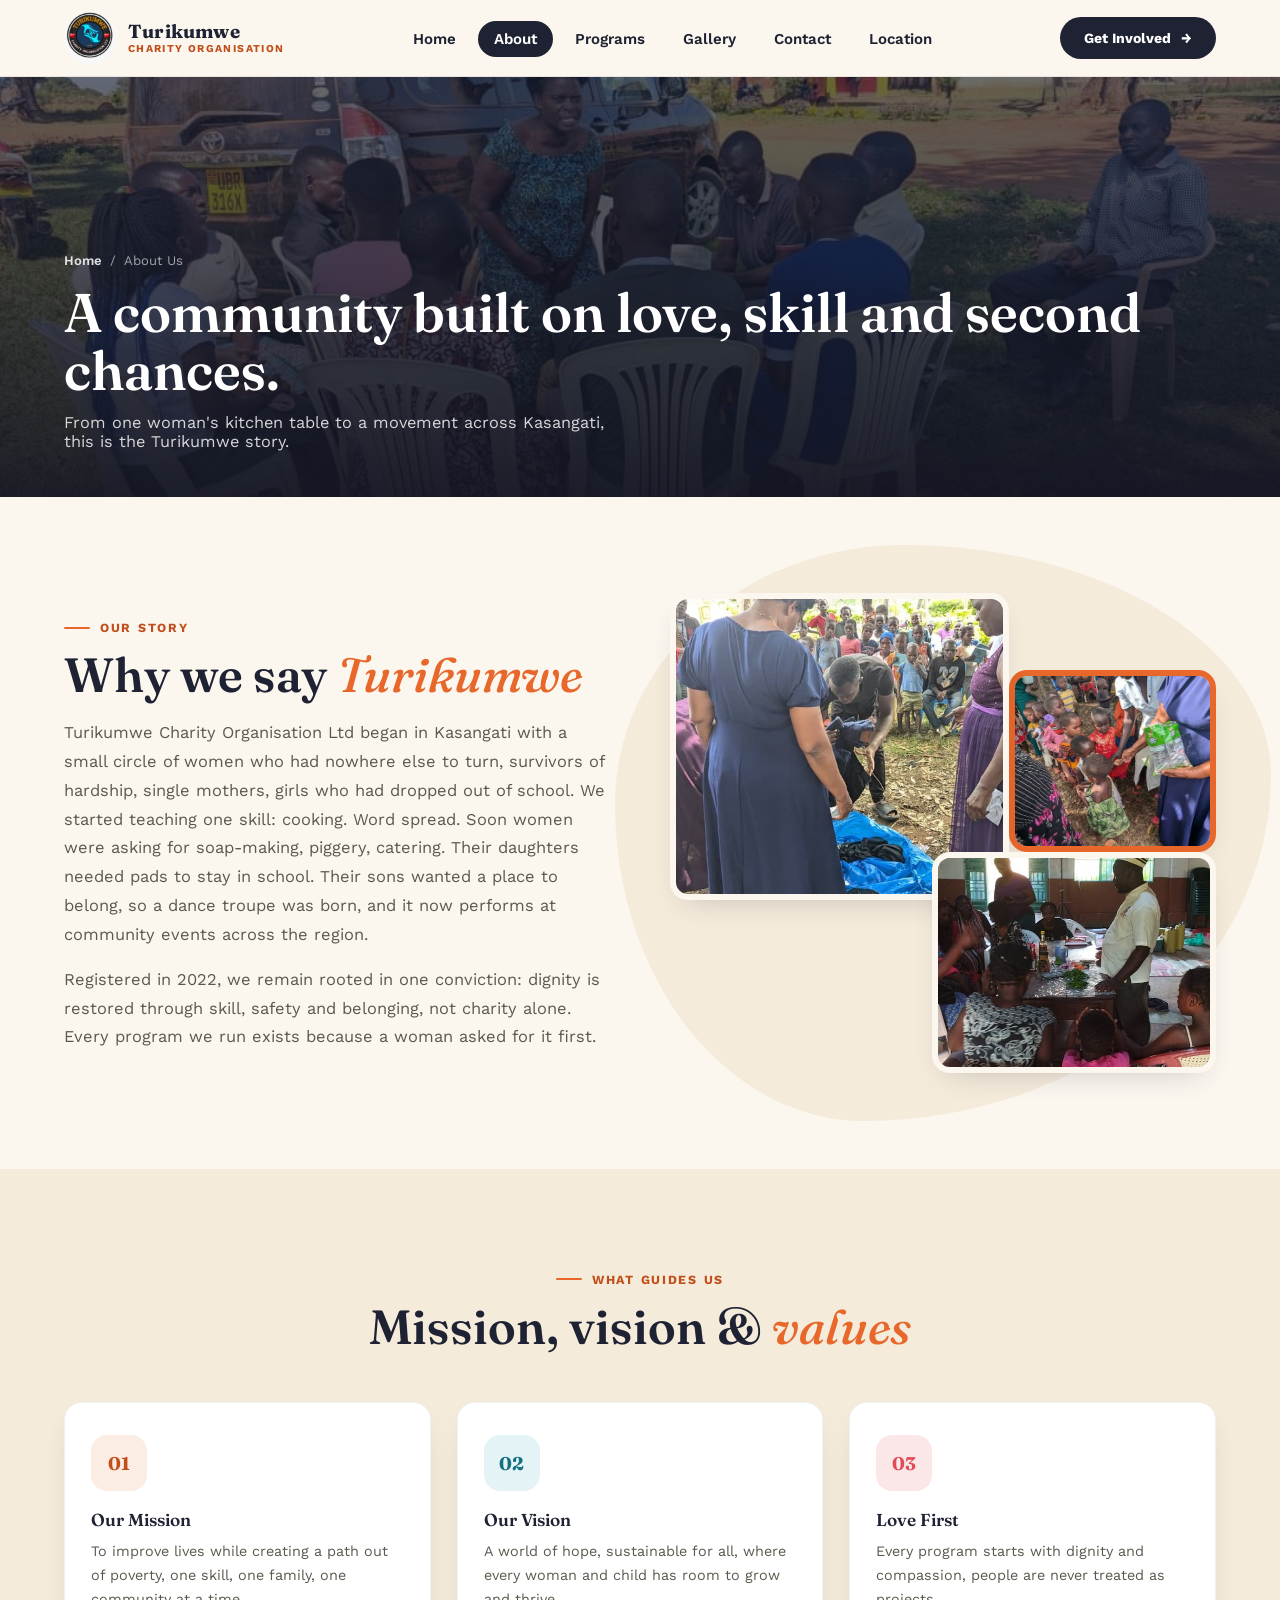
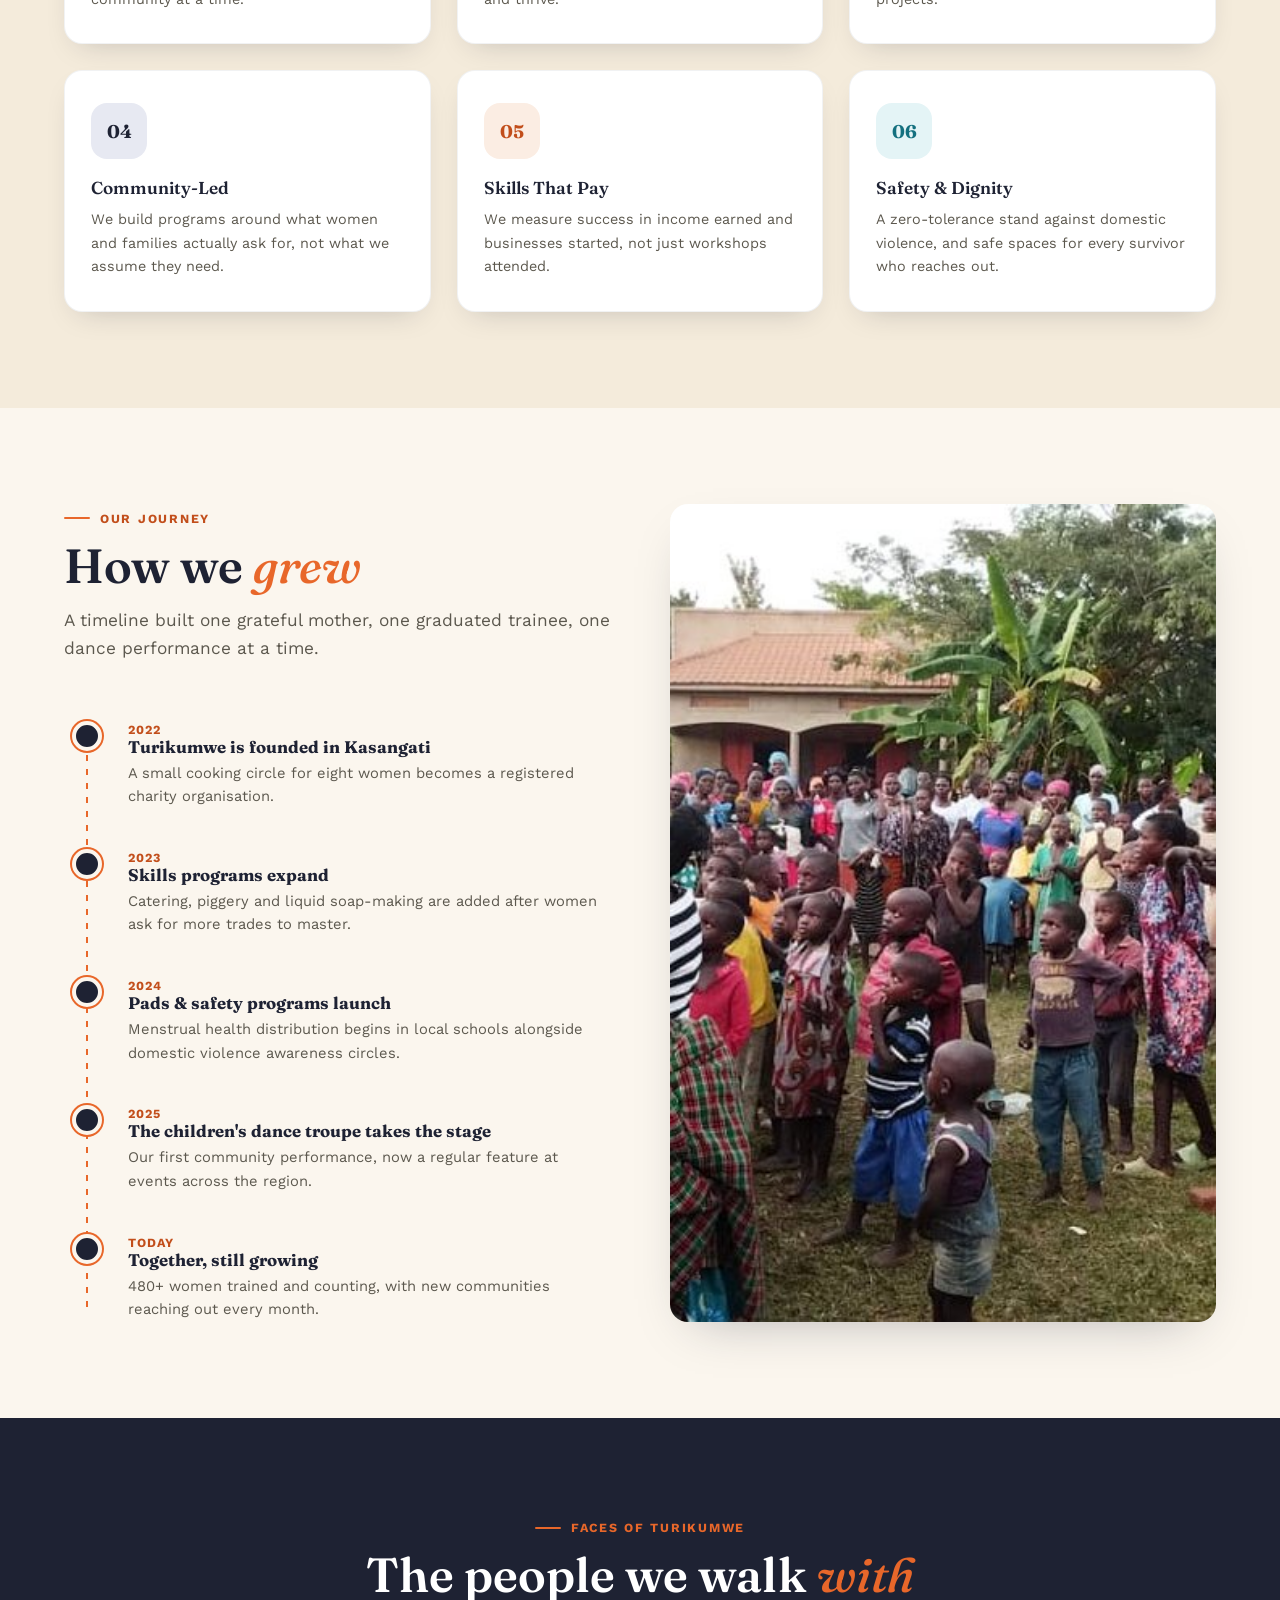
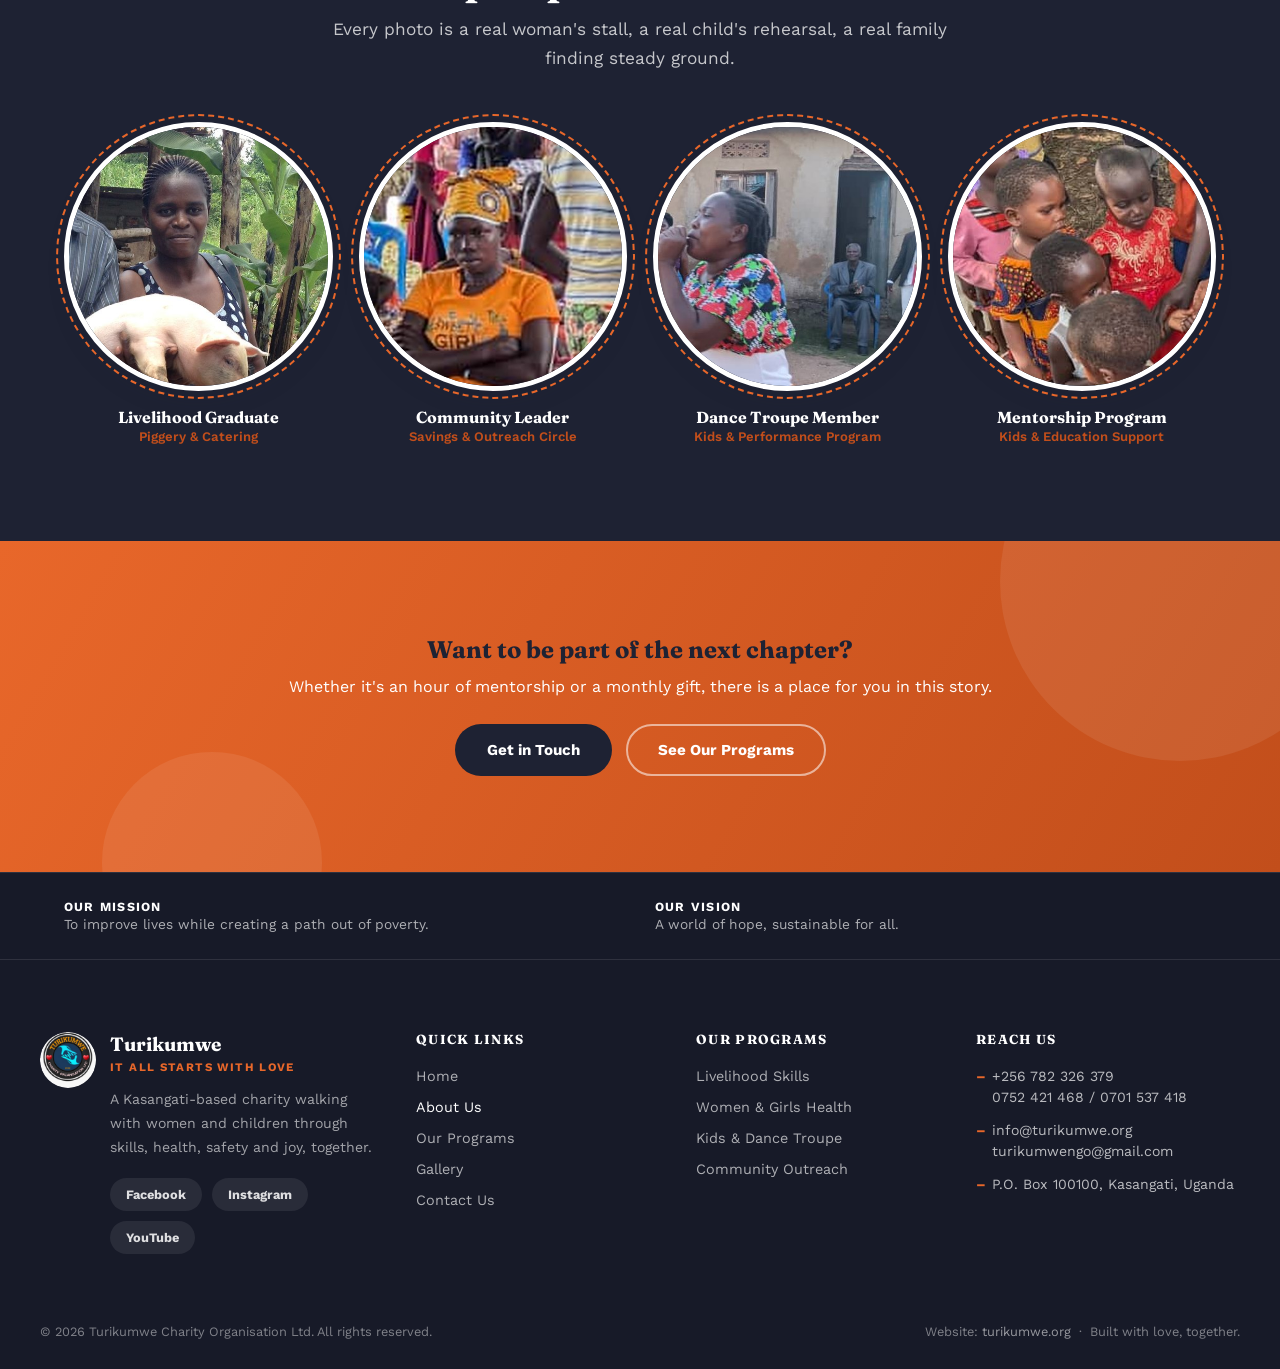
==== commit f37a6b7b: "Add files via upload" ====
--- a/about.html
+++ b/about.html
@@ -4,7 +4,7 @@
 <meta charset="UTF-8">
 <meta name="viewport" content="width=device-width, initial-scale=1.0">
 <title>About Us | Turikumwe Charity Organisation</title>
-<meta name="description" content="Learn the story of Turikumwe Charity Organisation — our mission, vision, values and the journey of building a community where women and children thrive together.">
+<meta name="description" content="Learn the story of Turikumwe Charity Organisation, our mission, vision, values and the journey of building a community where women and children thrive together.">
 <link rel="icon" href="images/logo.png">
 <link rel="stylesheet" href="css/style.css">
 </head>
@@ -32,13 +32,32 @@
     </div>
   </div>
 </header>
+<div class="nav-backdrop" id="navBackdrop"></div>
+<nav class="mobile-nav" id="mobileNav">
+      <div class="nav-drawer-head">
+        <a href="index.html" class="brand">
+          <img src="images/logo.png" alt="Turikumwe Charity Organisation logo">
+          <span class="brand-word"><b>Turikumwe</b><span>Charity Organisation</span></span>
+        </a>
+        <button class="nav-drawer-close" type="button" aria-label="Close menu">&times;</button>
+      </div>
+      <ul>
+        <li><a href="index.html">Home</a></li>
+        <li><a href="about.html" class="active">About</a></li>
+        <li><a href="programs.html">Programs</a></li>
+        <li><a href="gallery.html">Gallery</a></li>
+        <li><a href="contact.html">Contact</a></li>
+        <li><a href="contact.html#location">Location</a></li>
+      </ul>
+      <a href="contact.html" class="btn btn-dark">Get Involved<span class="arrow">&rarr;</span></a>
+</nav>
 
 <section class="page-hero">
   <img src="images/site/about-hero.jpg" alt="Turikumwe outreach team meeting with community members in Kasangati">
   <div class="page-hero-inner container">
     <div class="breadcrumb"><a href="index.html">Home</a> / <span>About Us</span></div>
     <h1>A community built on love, skill and second chances.</h1>
-    <p>From one woman's kitchen table to a movement across Kasangati — this is the Turikumwe story.</p>
+    <p>From one woman's kitchen table to a movement across Kasangati, this is the Turikumwe story.</p>
   </div>
 </section>
 
@@ -48,8 +67,8 @@
     <div class="reveal">
       <span class="eyebrow">Our story</span>
       <h2 class="section-title" style="margin-top:14px;">Why we say <em>Turikumwe</em></h2>
-      <p style="margin-top:18px; color:var(--ink-soft); line-height:1.75; font-size:1.03rem;">Turikumwe Charity Organisation Ltd began in Kasangati with a small circle of women who had nowhere else to turn — survivors of hardship, single mothers, girls who had dropped out of school. We started teaching one skill: cooking. Word spread. Soon women were asking for soap-making, piggery, catering. Their daughters needed pads to stay in school. Their sons wanted a place to belong — so a dance troupe was born, and it now performs at community events across the region.</p>
-      <p style="margin-top:16px; color:var(--ink-soft); line-height:1.75; font-size:1.03rem;">Registered in 2022, we remain rooted in one conviction: dignity is restored through skill, safety and belonging — not charity alone. Every program we run exists because a woman asked for it first.</p>
+      <p style="margin-top:18px; color:var(--ink-soft); line-height:1.75; font-size:1.03rem;">Turikumwe Charity Organisation Ltd began in Kasangati with a small circle of women who had nowhere else to turn, survivors of hardship, single mothers, girls who had dropped out of school. We started teaching one skill: cooking. Word spread. Soon women were asking for soap-making, piggery, catering. Their daughters needed pads to stay in school. Their sons wanted a place to belong, so a dance troupe was born, and it now performs at community events across the region.</p>
+      <p style="margin-top:16px; color:var(--ink-soft); line-height:1.75; font-size:1.03rem;">Registered in 2022, we remain rooted in one conviction: dignity is restored through skill, safety and belonging, not charity alone. Every program we run exists because a woman asked for it first.</p>
     </div>
     <div class="collage reveal">
       <div class="collage-blob"></div>
@@ -72,27 +91,27 @@
       <div class="value-card reveal">
         <div class="icon icon-orange">01</div>
         <h3>Our Mission</h3>
-        <p>To improve lives while creating a path out of poverty — one skill, one family, one community at a time.</p>
+        <p>To improve lives while creating a path out of poverty, one skill, one family, one community at a time.</p>
       </div>
       <div class="value-card reveal">
         <div class="icon icon-teal">02</div>
         <h3>Our Vision</h3>
-        <p>A world of hope, sustainable for all — where every woman and child has room to grow and thrive.</p>
+        <p>A world of hope, sustainable for all, where every woman and child has room to grow and thrive.</p>
       </div>
       <div class="value-card reveal">
         <div class="icon icon-red">03</div>
         <h3>Love First</h3>
-        <p>Every program starts with dignity and compassion — people are never treated as projects.</p>
+        <p>Every program starts with dignity and compassion, people are never treated as projects.</p>
       </div>
       <div class="value-card reveal">
         <div class="icon icon-navy">04</div>
         <h3>Community-Led</h3>
-        <p>We build programs around what women and families actually ask for — not what we assume they need.</p>
+        <p>We build programs around what women and families actually ask for, not what we assume they need.</p>
       </div>
       <div class="value-card reveal">
         <div class="icon icon-orange">05</div>
         <h3>Skills That Pay</h3>
-        <p>We measure success in income earned and businesses started — not just workshops attended.</p>
+        <p>We measure success in income earned and businesses started, not just workshops attended.</p>
       </div>
       <div class="value-card reveal">
         <div class="icon icon-teal">06</div>
@@ -133,13 +152,13 @@
           <div class="tl-dot"></div>
           <span class="yr">2025</span>
           <h4>The children's dance troupe takes the stage</h4>
-          <p>Our first community performance — now a regular feature at events across the region.</p>
+          <p>Our first community performance, now a regular feature at events across the region.</p>
         </div>
         <div class="tl-item">
           <div class="tl-dot"></div>
           <span class="yr">Today</span>
           <h4>Together, still growing</h4>
-          <p>480+ women trained and counting — with new communities reaching out every month.</p>
+          <p>480+ women trained and counting, with new communities reaching out every month.</p>
         </div>
       </div>
     </div>
@@ -183,7 +202,7 @@
 <section class="section cta-band">
   <div class="container" style="text-align:center;">
     <h2 class="reveal">Want to be part of the next chapter?</h2>
-    <p class="reveal center" style="margin:14px auto 0;">Whether it's an hour of mentorship or a monthly gift — there is a place for you in this story.</p>
+    <p class="reveal center" style="margin:14px auto 0;">Whether it's an hour of mentorship or a monthly gift, there is a place for you in this story.</p>
     <div class="cta-actions reveal" style="justify-content:center; margin-top:28px;">
       <a href="contact.html" class="btn btn-dark">Get in Touch</a>
       <a href="programs.html" class="btn btn-outline">See Our Programs</a>
--- a/css/style.css
+++ b/css/style.css
@@ -126,6 +126,7 @@
 .nav-toggle.open span{ background: transparent; }
 .nav-toggle.open span::before{ top:0; transform: rotate(45deg); }
 .nav-toggle.open span::after{ top:0; transform: rotate(-45deg); }
+.mobile-nav, .nav-backdrop{ display:none; }
 
 /* (decorative stitch divider removed) */
 
@@ -419,27 +420,39 @@
 
 /* ---------------------------------- LIGHTBOX ---------------------------------- */
 .lightbox{
-  position:fixed; inset:0; z-index:200; background: rgba(12,13,20,.94);
+  position:fixed; inset:0; z-index:1300; background:#0b0c14;
   display:flex; align-items:center; justify-content:center; flex-direction:column;
   opacity:0; visibility:hidden; transition: opacity .25s ease;
-  padding: 60px 20px;
+  padding: 60px 20px; height:100vh; height:100dvh;
 }
 .lightbox.is-open{ opacity:1; visibility:visible; }
-.lightbox img{ max-width:min(1100px,92vw); max-height:76vh; object-fit:contain; border-radius:10px; box-shadow:0 30px 60px rgba(0,0,0,.5); }
-.lightbox-cap{ color:#fff; font-size:.92rem; margin-top:16px; opacity:.85; text-align:center; }
+.lightbox img{ max-width:min(1100px,88vw); max-height:74vh; object-fit:contain; border-radius:10px; box-shadow:0 30px 60px rgba(0,0,0,.5); }
+.lightbox-cap{ color:#fff; font-size:.92rem; margin-top:16px; opacity:.85; text-align:center; padding:0 50px; }
 .lightbox-close{
   position:absolute; top:22px; right:26px; background:none; border:none; color:#fff; font-size:2.2rem; line-height:1;
-  cursor:pointer; font-family: var(--font-display); font-weight:300; transition: opacity .2s;
+  cursor:pointer; font-family: var(--font-display); font-weight:300; transition: opacity .2s; z-index:2;
 }
 .lightbox-close:hover{ opacity:.6; }
 .lightbox-nav{
   position:absolute; top:50%; transform: translateY(-50%); background: rgba(255,255,255,.1); border:1px solid rgba(255,255,255,.3);
   color:#fff; width:46px; height:46px; border-radius:50%; font-size:1.6rem; cursor:pointer; transition:.2s;
-  display:flex; align-items:center; justify-content:center;
+  display:flex; align-items:center; justify-content:center; z-index:2;
 }
 .lightbox-nav:hover{ background: rgba(255,255,255,.22); }
 .lightbox-prev{ left:20px; } .lightbox-next{ right:20px; }
-@media(max-width:640px){ .lightbox-nav{ width:38px; height:38px; font-size:1.3rem; } .lightbox-prev{ left:8px; } .lightbox-next{ right:8px; } .lightbox-close{ top:14px; right:16px; } }
+@media(max-width:640px){
+  .lightbox{ padding: 56px 10px 20px; }
+  .lightbox img{ max-width:78vw; max-height:56vh; }
+  .lightbox-cap{ padding:0 8px; font-size:.82rem; margin-top:12px; }
+  .lightbox-nav{ width:34px; height:34px; font-size:1.2rem; }
+  .lightbox-prev{ left:6px; } .lightbox-next{ right:6px; }
+  .lightbox-close{ top:12px; right:14px; font-size:1.9rem; }
+}
+
+/* ---------------------------------- FAQ AUTO SLIDESHOW ---------------------------------- */
+.faq-slideshow{ position:relative; width:100%; aspect-ratio:4/3; border-radius: var(--radius); overflow:hidden; box-shadow: var(--shadow-card); background: var(--cream-2); }
+.faq-slideshow img{ position:absolute; inset:0; width:100%; height:100%; object-fit:cover; opacity:0; transition: opacity 1.2s ease; }
+.faq-slideshow img.is-active{ opacity:1; }
 
 /* ---------------------------------- JOIN THE DIFFERENCE (3-card CTA) ---------------------------------- */
 .join-diff{ position:relative; padding: 90px 0; overflow:hidden; }
@@ -495,10 +508,9 @@
 }
 
 @media (max-width: 900px){
+  .nav-toggle{ display:flex; }
+  .header-actions .btn{ display:none; }
   .main-nav{ display:none; }
-  .nav-toggle{ display:flex; }
-  .header-actions .btn span{ display:none; }
-  .header-actions .btn{ padding:11px 14px; }
 
   .story-grid, .two-col, .cta-grid, .testi-grid, .deep-program, .deep-program.reverse{ grid-template-columns:1fr; }
   .deep-program.reverse .deep-media, .deep-program.reverse .deep-text{ order:0; }
@@ -509,14 +521,36 @@
   .mini-list{ grid-template-columns:1fr; }
   .gallery-grid{ grid-template-columns: repeat(3,1fr); }
 
-  /* mobile drawer nav */
-  .main-nav.mobile-open{
-    display:block; position:fixed; inset:0; top:76px; background: var(--cream); z-index:900; padding: 30px 24px;
-    overflow-y:auto;
+  /* mobile drawer nav: slides in from the left. Lives OUTSIDE <header> in the
+     DOM so its stacking order is never trapped inside the header's own
+     stacking context (position:sticky + z-index create one). This is what
+     was blocking taps before. */
+  .nav-backdrop{
+    display:block; position:fixed; inset:0; background: rgba(15,17,28,.55); z-index:1090;
+    opacity:0; visibility:hidden; transition: opacity .3s ease;
   }
-  .main-nav.mobile-open ul{ flex-direction:column; align-items:stretch; gap:6px; }
-  .main-nav.mobile-open a{ display:block; padding:16px 18px; font-size:1.05rem; border-radius:12px; }
-  .main-nav.mobile-open .btn{ margin-top:18px; width:100%; }
+  .nav-backdrop.is-open{ opacity:1; visibility:visible; }
+
+  .mobile-nav{
+    display:block; position:fixed; top:0; left:0; height:100vh; width:min(310px,84vw);
+    background: var(--cream); z-index:1100; padding: 34px 24px 30px; overflow-y:auto;
+    transform: translateX(-100%); transition: transform .35s cubic-bezier(.4,0,.2,1);
+    box-shadow: 24px 0 60px -20px rgba(0,0,0,.35);
+  }
+  .mobile-nav.mobile-open{ transform: translateX(0); }
+  .nav-drawer-head{ display:flex; align-items:center; justify-content:space-between; margin-bottom:26px; }
+  .nav-drawer-head .brand{ gap:9px; }
+  .nav-drawer-head .brand img{ width:38px; height:38px; }
+  .nav-drawer-head .brand-word b{ font-size:1rem; }
+  .nav-drawer-close{
+    width:36px; height:36px; border-radius:50%; border:1.5px solid rgba(30,34,51,.18); background:#fff;
+    font-family: var(--font-display); font-size:1.3rem; font-weight:400; color: var(--navy); flex-shrink:0; line-height:1;
+  }
+  .mobile-nav ul{ display:flex; flex-direction:column; align-items:stretch; gap:6px; }
+  .mobile-nav ul a{ display:block; padding:15px 16px; font-size:1.03rem; border-radius:12px; font-weight:600; color: var(--navy); }
+  .mobile-nav ul a:hover{ background: var(--orange-light); color: var(--orange-dark); }
+  .mobile-nav ul a.active{ background: var(--navy); color:#fff; }
+  .mobile-nav > a.btn{ display:inline-flex; margin-top:22px; width:100%; color:#fff; }
 }
 
 @media (max-width: 620px){
@@ -530,7 +564,8 @@
   .hero p.sub{ font-size:1rem; }
   .cta-actions .btn, .hero-cta .btn{ width:100%; }
   .hero-scroll{ display:none; }
-  .footer-top{ grid-template-columns:1fr; padding: 56px 0 30px; }
+  .footer-top{ grid-template-columns: 1fr 1fr; padding: 56px 0 30px; row-gap:36px; }
+  .footer-brand{ grid-column: 1 / -1; }
   .page-hero{ height:340px; }
   .collage .c3{ display:none; }
   .gallery-grid{ grid-template-columns: repeat(2,1fr); gap:12px; }
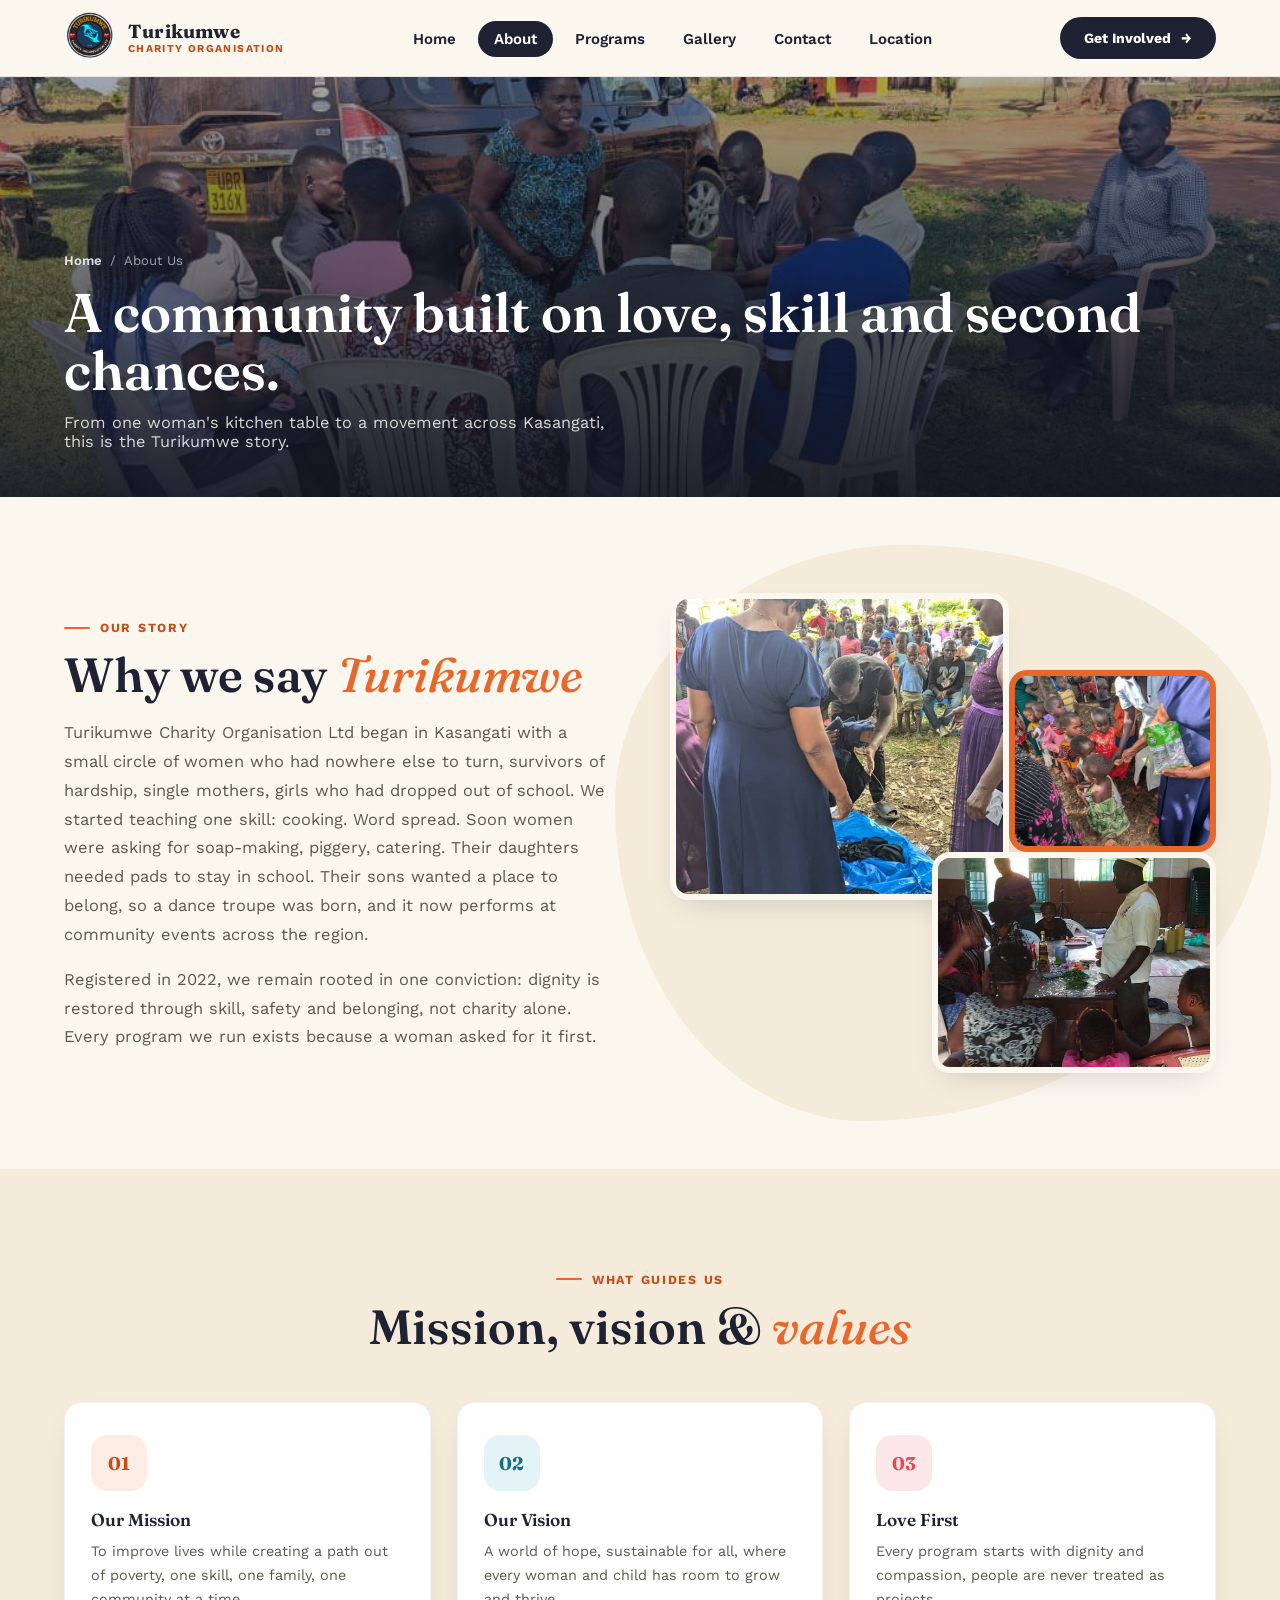
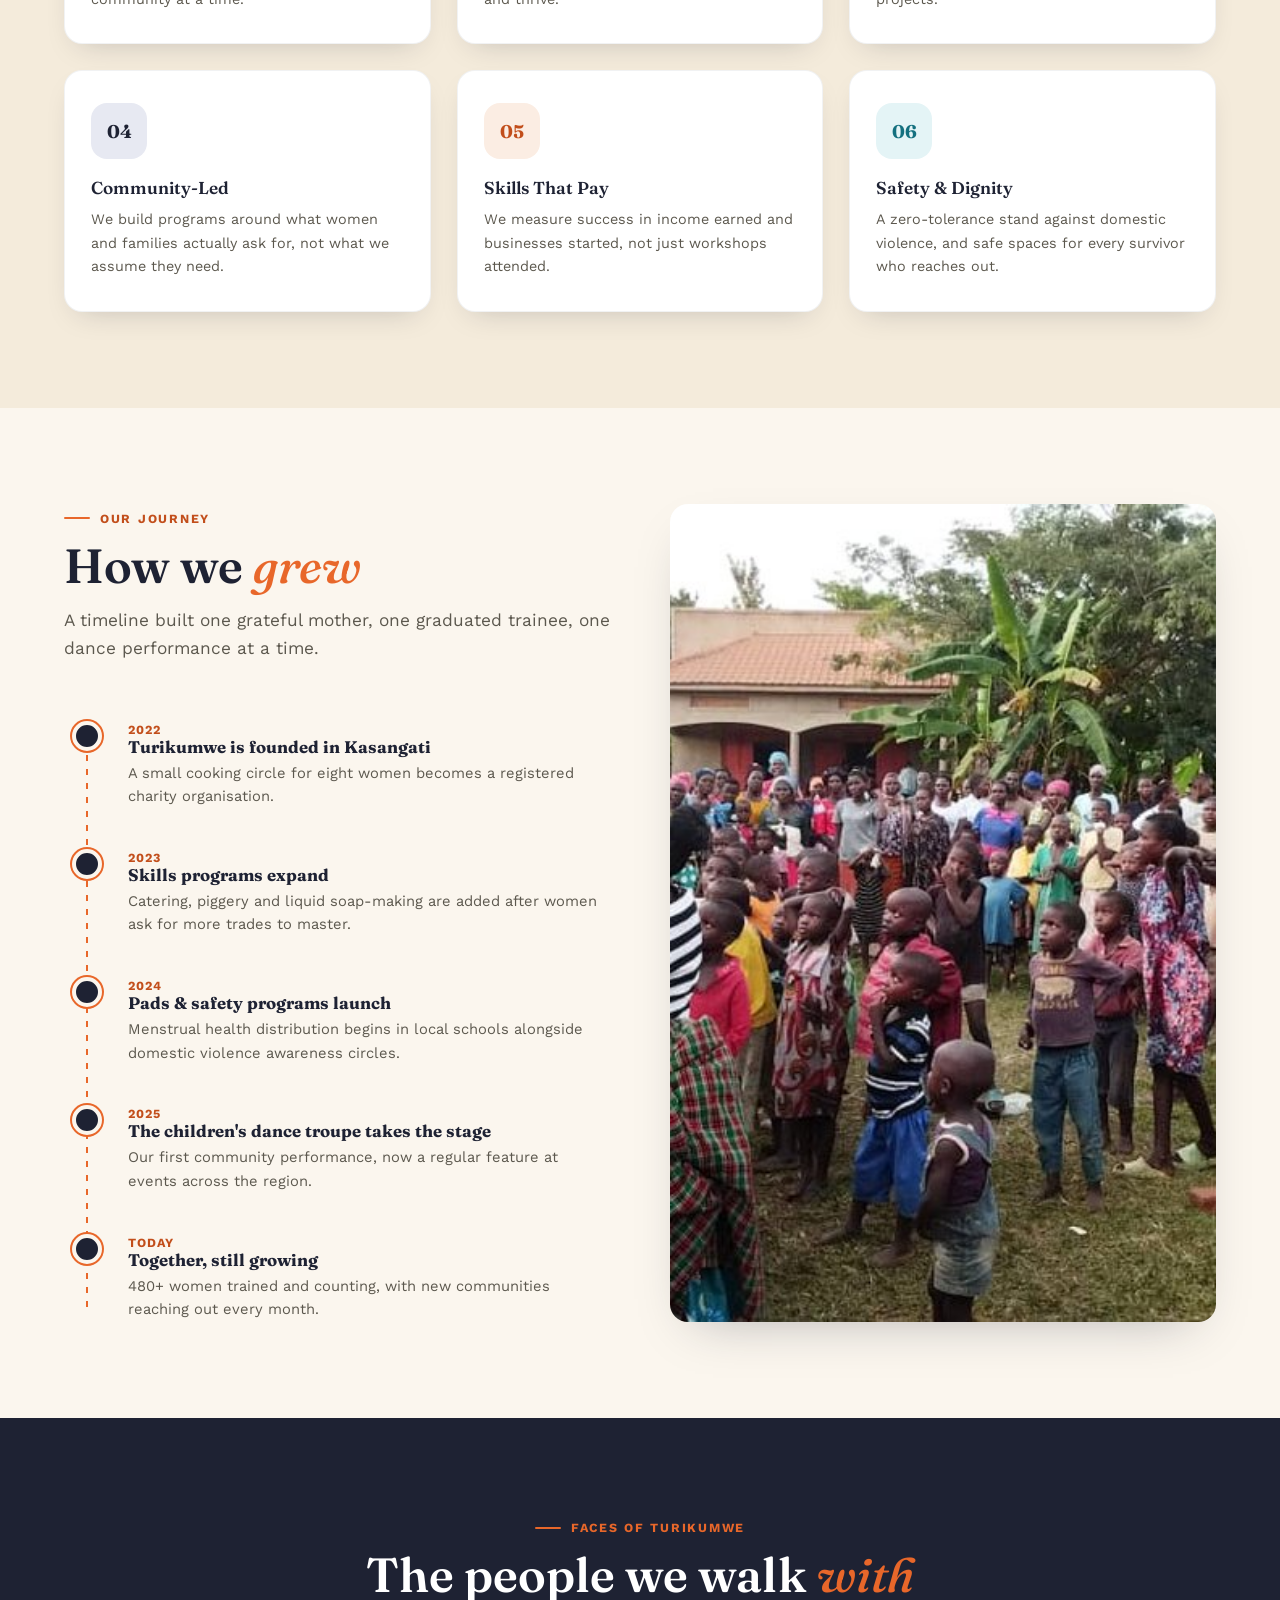
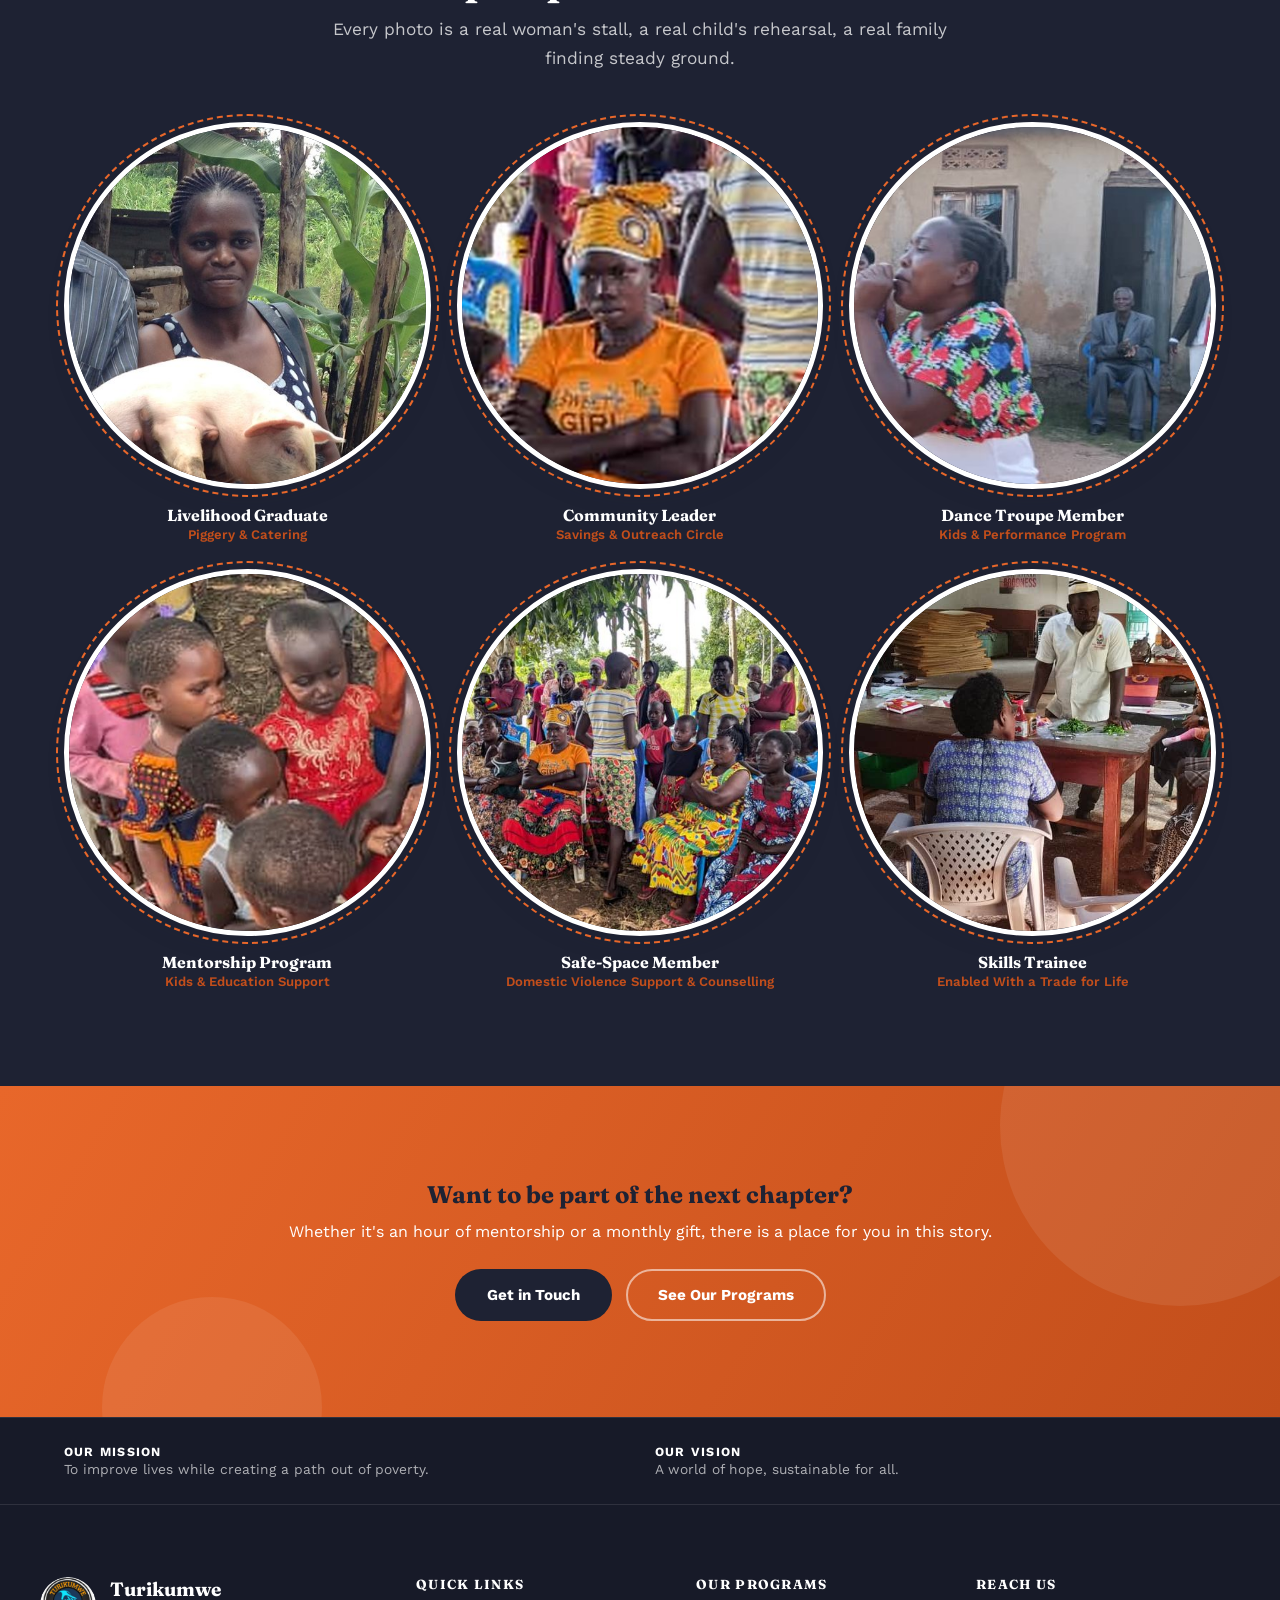
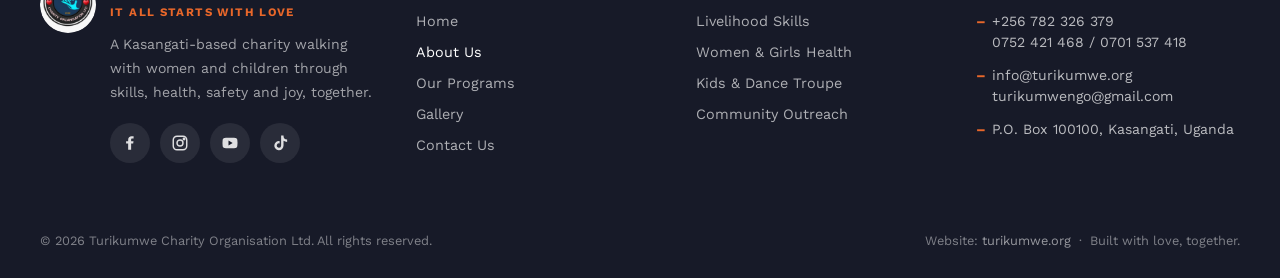
==== commit 8fe772b8: "Add files via upload" ====
--- a/about.html
+++ b/about.html
@@ -53,7 +53,11 @@
 </nav>
 
 <section class="page-hero">
-  <img src="images/site/about-hero.jpg" alt="Turikumwe outreach team meeting with community members in Kasangati">
+  <div class="bg-slideshow">
+    <img class="is-active" src="images/site/about-hero.jpg" alt="Turikumwe outreach team meeting with community members in Kasangati">
+    <img src="images/site/about-c1.jpg" alt="Women from the Turikumwe community distributing donated items">
+    <img src="images/site/about-timeline.jpg" alt="Children and families who are part of the Turikumwe community, together">
+  </div>
   <div class="page-hero-inner container">
     <div class="breadcrumb"><a href="index.html">Home</a> / <span>About Us</span></div>
     <h1>A community built on love, skill and second chances.</h1>
@@ -194,6 +198,14 @@
         <div class="team-photo"><img src="images/site/about-team4.jpg" alt="Children supported by Turikumwe's mentorship program"></div>
         <h4 style="color:#fff;">Mentorship Program</h4><span>Kids &amp; Education Support</span>
       </div>
+      <div class="team-card reveal">
+        <div class="team-photo"><img src="images/site/card-awareness.jpg" alt="A domestic violence awareness and safe-space circle for women"></div>
+        <h4 style="color:#fff;">Safe-Space Member</h4><span>Domestic Violence Support &amp; Counselling</span>
+      </div>
+      <div class="team-card reveal">
+        <div class="team-photo"><img src="images/site/skills-cooking-card.jpg" alt="A woman being trained in a livelihood skill by a Turikumwe instructor"></div>
+        <h4 style="color:#fff;">Skills Trainee</h4><span>Enabled With a Trade for Life</span>
+      </div>
     </div>
   </div>
 </section>
--- a/css/style.css
+++ b/css/style.css
@@ -230,8 +230,8 @@
   transition: transform .2s ease, border-color .2s ease;
 }
 .social-chip:hover{ transform: translateY(-3px); border-color: var(--orange); }
-.social-chip .dot{ width:9px; height:9px; border-radius:50%; flex-shrink:0; }
-.social-chip.fb .dot{ background:#1877F2; } .social-chip.ig .dot{ background:#C13584; } .social-chip.yt .dot{ background:#FF0000; } .social-chip.tt .dot{ background:#111; } .social-chip.wa .dot{ background:#25D366; }
+.social-chip svg{ width:18px; height:18px; flex-shrink:0; }
+.social-chip.fb svg{ color:#1877F2; } .social-chip.ig svg{ color:#C13584; } .social-chip.yt svg{ color:#FF0000; } .social-chip.tt svg{ color:#111; } .social-chip.wa svg{ color:#25D366; }
 
 /* ---------------------------------- TESTIMONIAL ---------------------------------- */
 .testi{
@@ -278,10 +278,11 @@
 .footer-brand p{ margin-top:14px; font-size:.88rem; line-height:1.7; color: rgba(255,255,255,.6); max-width:280px; }
 .footer-social{ display:flex; flex-wrap:wrap; gap:10px; margin-top:18px; }
 .footer-social a{
-  padding:9px 16px; border-radius:999px; background: rgba(255,255,255,.08); font-size:.8rem; font-weight:700;
-  color: rgba(255,255,255,.85); transition:.2s;
-}
-.footer-social a:hover{ background: var(--orange); color:#fff; }
+  width:40px; height:40px; border-radius:50%; background: rgba(255,255,255,.08);
+  color: rgba(255,255,255,.85); transition:.2s; display:flex; align-items:center; justify-content:center; flex-shrink:0;
+}
+.footer-social a:hover{ background: var(--orange); color:#fff; transform: translateY(-3px); }
+.footer-social svg{ width:18px; height:18px; }
 
 .footer-col h4{ color:#fff; font-size:.82rem; letter-spacing:.1em; text-transform:uppercase; font-weight:700; margin-bottom:20px; }
 .footer-col ul{ display:flex; flex-direction:column; gap:12px; }
@@ -300,9 +301,13 @@
 .footer-bottom a{ color: rgba(255,255,255,.55); }
 
 /* ---------------------------------- PAGE HERO (inner pages) ---------------------------------- */
+/* ---------------------------------- AUTO-CHANGING BACKGROUNDS ---------------------------------- */
+.bg-slideshow{ position:absolute; inset:0; z-index:0; }
+.bg-slideshow img{ position:absolute; inset:0; width:100%; height:100%; object-fit:cover; object-position:center 28%; opacity:0; transition: opacity 1.8s ease; }
+.bg-slideshow img.is-active{ opacity:1; }
+
 .page-hero{ position:relative; height: 420px; display:flex; align-items:flex-end; overflow:hidden; background: var(--navy); }
-.page-hero img{ position:absolute; inset:0; width:100%; height:100%; object-fit:cover; object-position: center 28%; opacity:.55; }
-.page-hero::after{ content:""; position:absolute; inset:0; background: linear-gradient(180deg, rgba(20,22,35,.35), rgba(20,22,35,.92)); }
+.page-hero::after{ content:""; position:absolute; inset:0; z-index:1; background: linear-gradient(180deg, rgba(20,22,35,.35), rgba(20,22,35,.92)); }
 .page-hero-inner{ position:relative; z-index:2; padding-bottom: 46px; width:100%; }
 .breadcrumb{ display:flex; gap:8px; align-items:center; color: rgba(255,255,255,.6); font-size:.82rem; margin-bottom:16px; }
 .breadcrumb a{ color: rgba(255,255,255,.85); font-weight:600; }
@@ -334,7 +339,7 @@
 .tl-item p{ margin-top:6px; color: var(--ink-soft); font-size:.92rem; line-height:1.6; max-width:560px; }
 
 /* team */
-.team-grid{ display:grid; grid-template-columns: repeat(4,1fr); gap:26px; margin-top:50px; }
+.team-grid{ display:grid; grid-template-columns: repeat(3,1fr); gap:26px; margin-top:50px; }
 .team-card{ text-align:center; }
 .team-photo{ aspect-ratio:1; border-radius:50%; overflow:hidden; box-shadow: var(--shadow-card); border:5px solid #fff; outline: 2px dashed var(--orange); outline-offset:6px; margin-bottom:18px; }
 .team-photo img{ width:100%; height:100%; object-fit:cover; }
@@ -366,6 +371,14 @@
 .filter-chip.active{ background: var(--navy); color:#fff; border-color: var(--navy); }
 
 /* contact page */
+.contact-section{ position:relative; background: var(--navy); overflow:hidden; }
+.contact-section::after{ content:""; position:absolute; inset:0; z-index:1; background: linear-gradient(160deg, rgba(20,22,35,.94), rgba(20,22,35,.85)); }
+.contact-section > .container{ position:relative; z-index:2; }
+.contact-section .eyebrow{ color: var(--orange); }
+.contact-section .eyebrow::before{ background: var(--orange); }
+.contact-section h2{ color:#fff; }
+.contact-section .form-note{ color: rgba(255,255,255,.6); }
+
 .contact-grid{ display:grid; grid-template-columns: .9fr 1.1fr; gap:56px; }
 .contact-card{ background:#fff; border-radius: var(--radius); box-shadow: var(--shadow-card); padding: 34px; border:1px solid rgba(30,34,51,.06); }
 .info-line{ padding:18px 0; border-bottom:1px dashed rgba(30,34,51,.14); border-left:3px solid var(--orange); padding-left:16px; }
